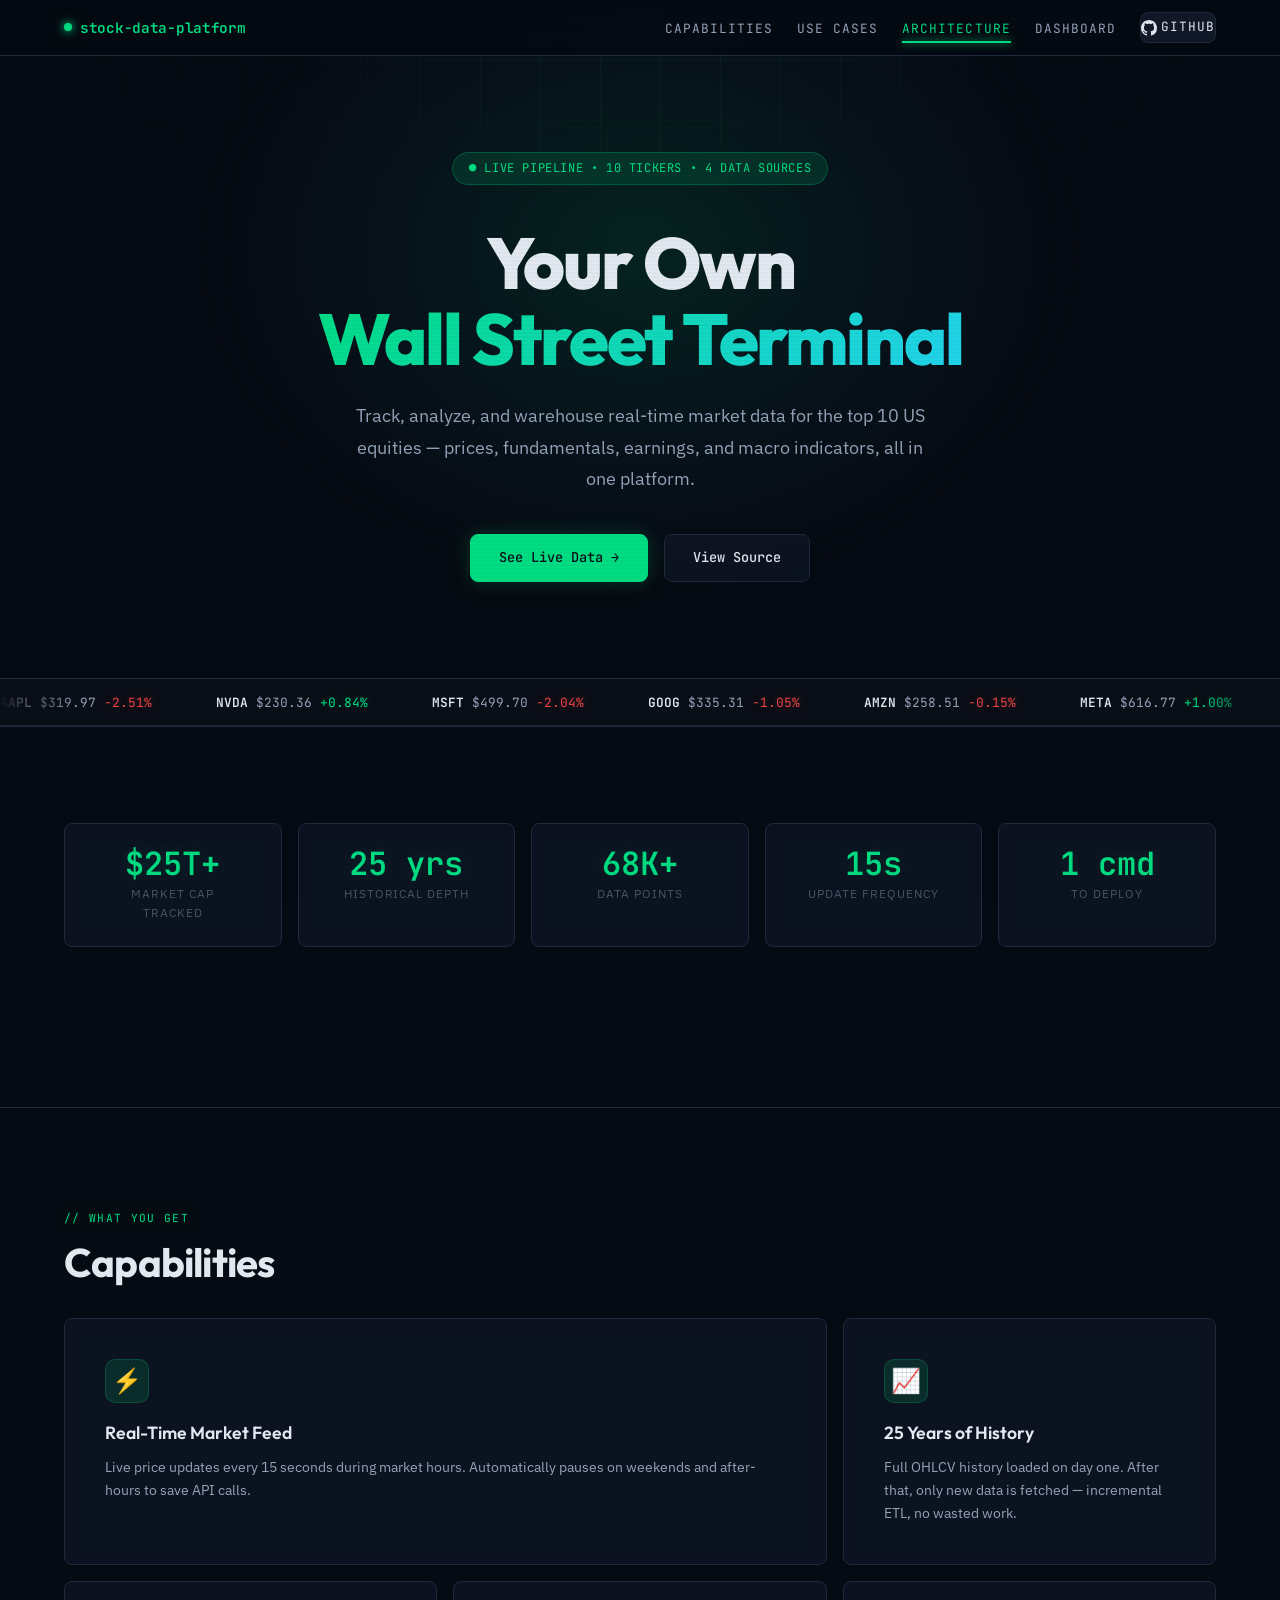
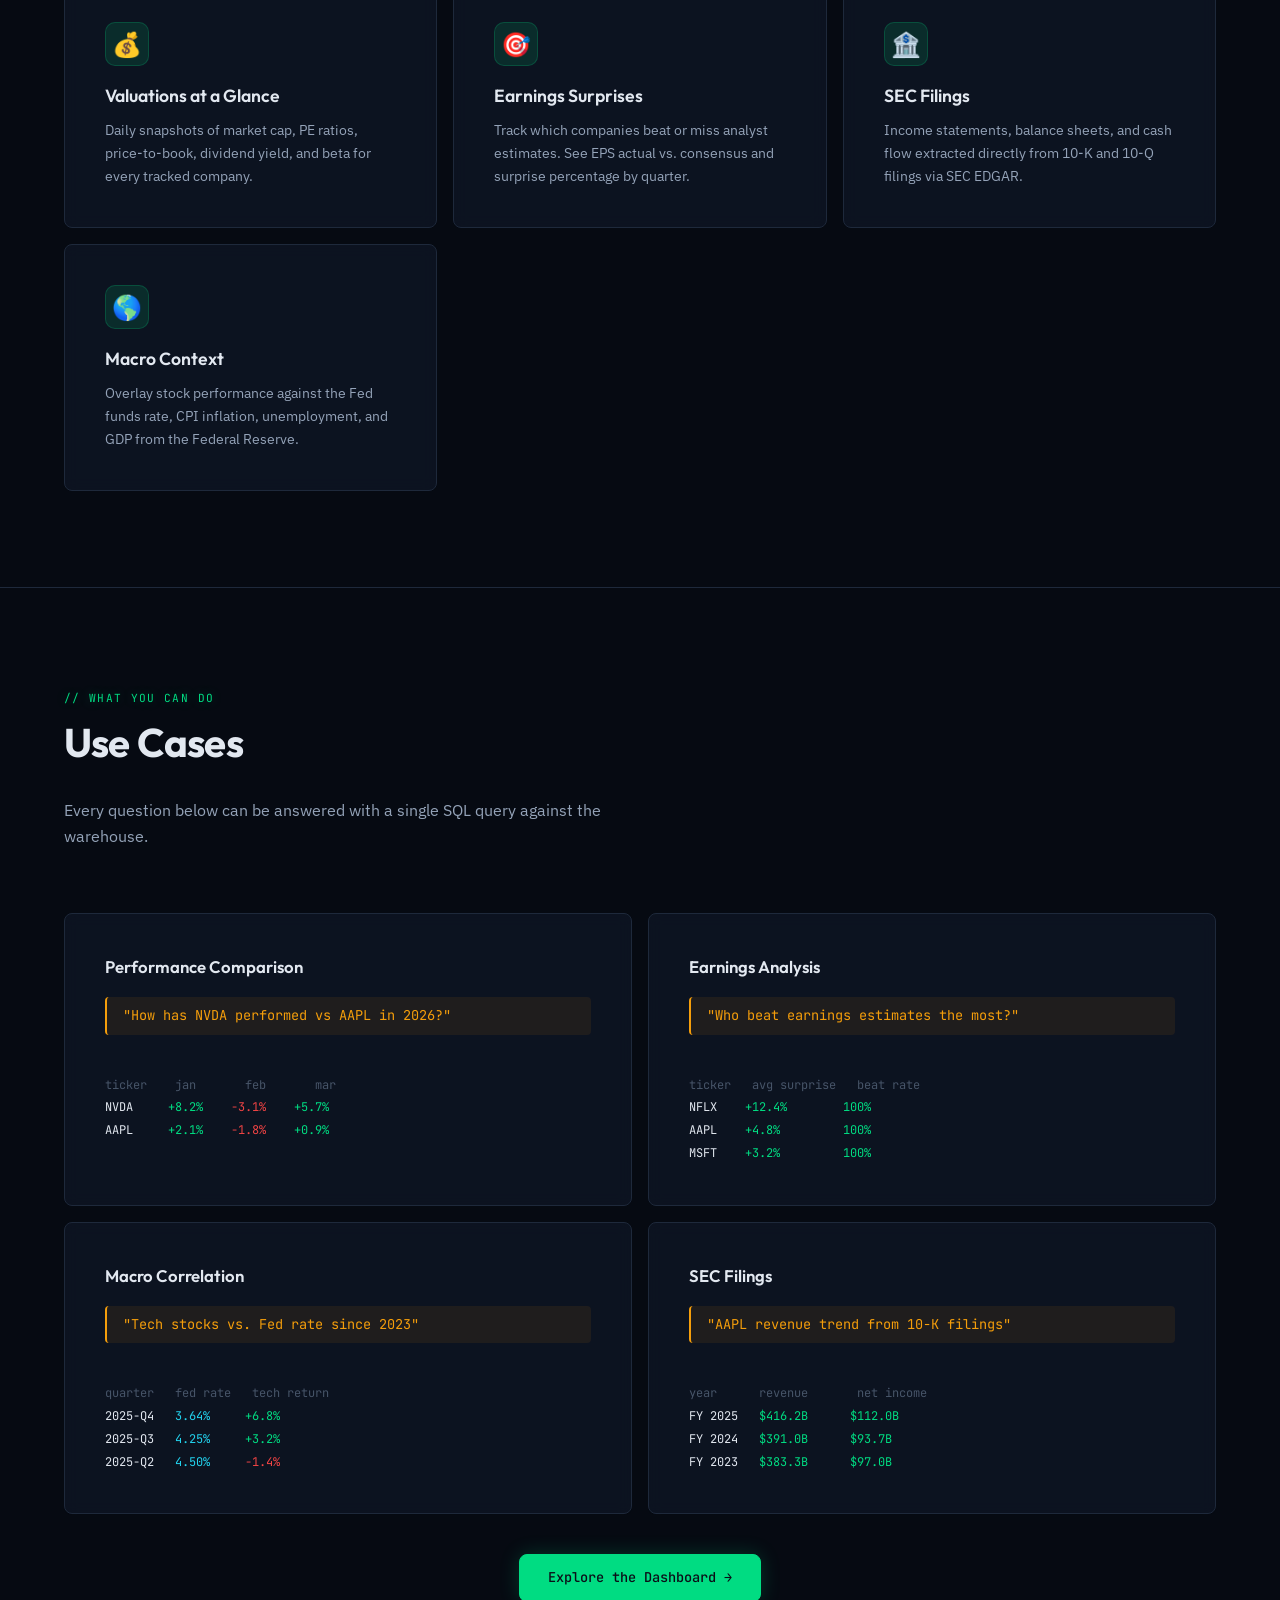
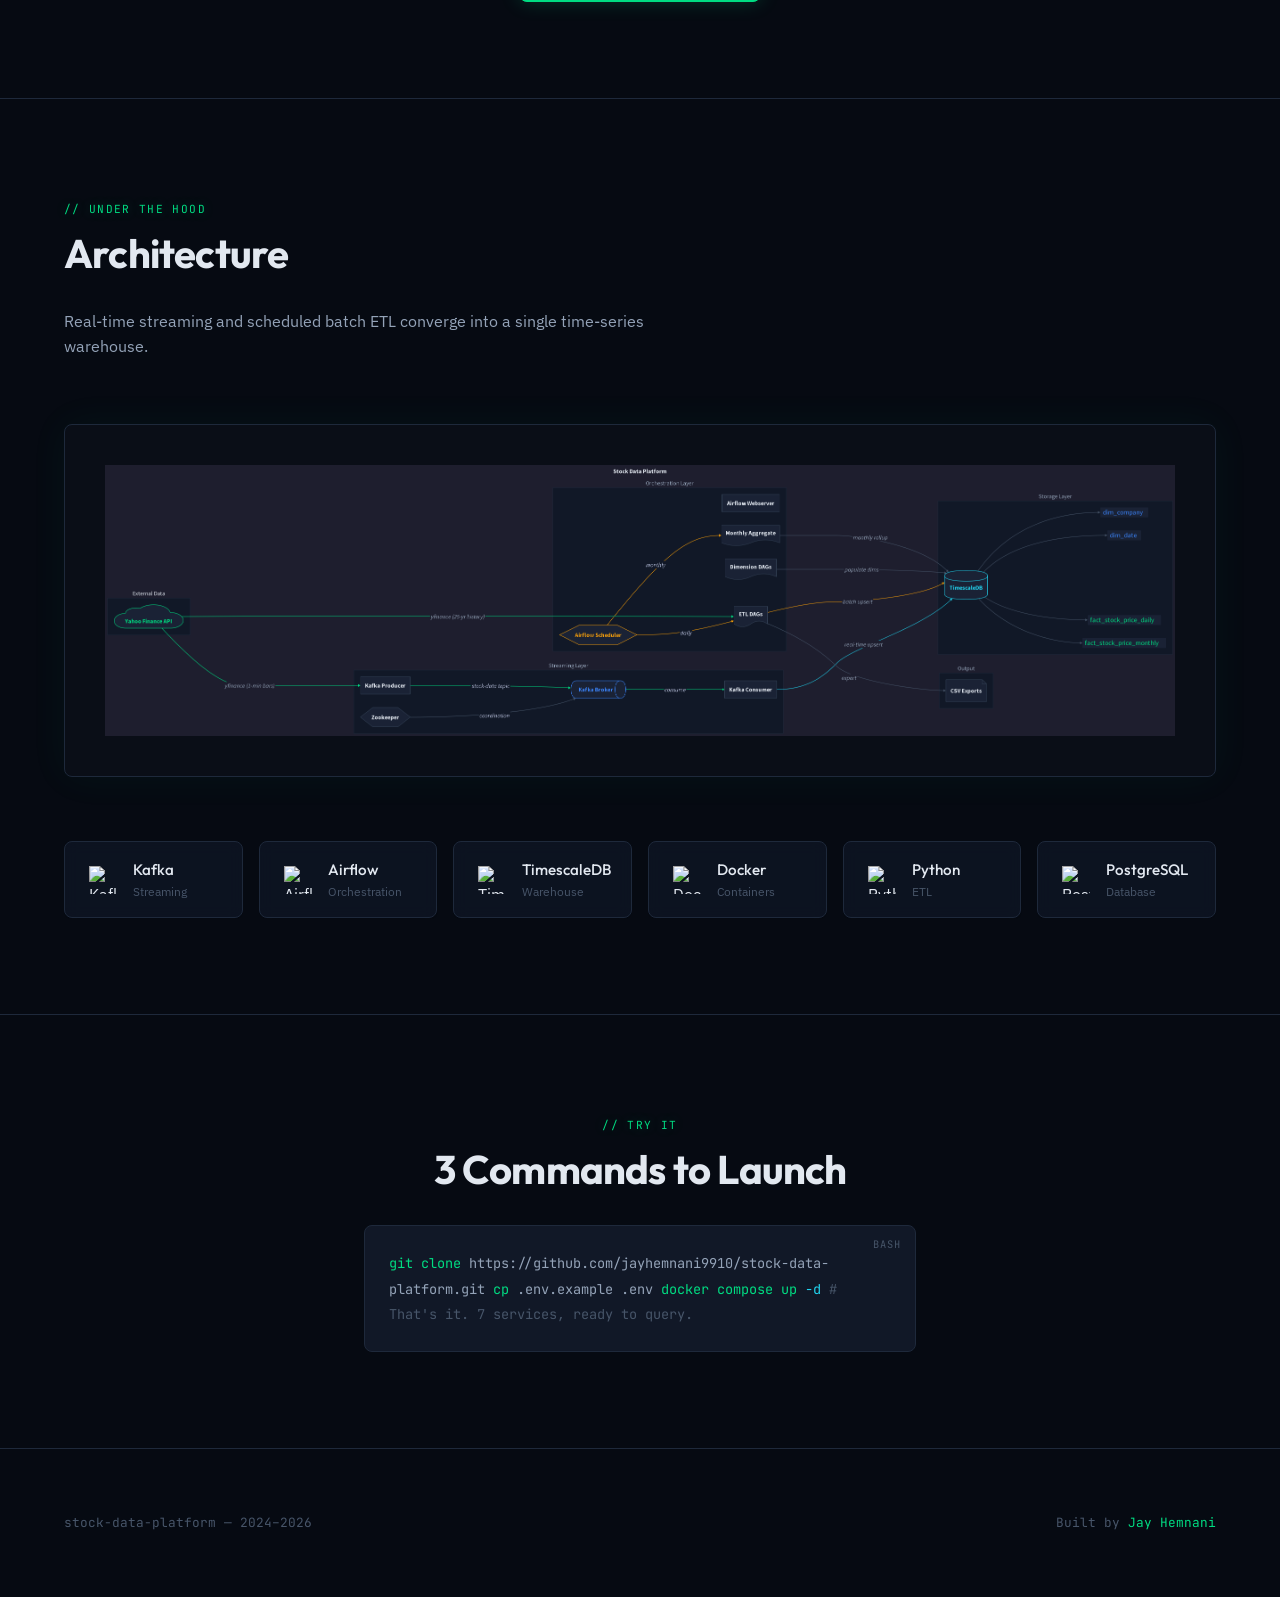
==== site/index.html @ e37a9a65 "Refresh warehouse exports through 2026-09-04 Reran the pipeline after the extract fix, which backfil" ====
<!DOCTYPE html>
<html lang="en">
<head>
  <meta charset="UTF-8">
  <meta name="viewport" content="width=device-width, initial-scale=1.0">
  <title>Stock Data Platform</title>
  <link rel="stylesheet" href="css/style.css">
  <link rel="icon" href="data:image/svg+xml,<svg xmlns='http://www.w3.org/2000/svg' viewBox='0 0 100 100'><text y='.9em' font-size='90'>📈</text></svg>">
</head>
<body>

<!-- NAV -->
<nav class="nav">
  <div class="container">
    <a href="index.html" class="nav-brand">
      <span class="dot"></span>
      stock-data-platform
    </a>
    <ul class="nav-links">
      <li><a href="#capabilities" class="active">Capabilities</a></li>
      <li><a href="#use-cases">Use Cases</a></li>
      <li><a href="#architecture">Architecture</a></li>
      <li><a href="dashboard.html">Dashboard</a></li>
      <li><a href="https://github.com/jayhemnani9910/stock-data-platform" class="nav-github" target="_blank">
        <svg width="16" height="16" viewBox="0 0 16 16" fill="currentColor"><path d="M8 0C3.58 0 0 3.58 0 8c0 3.54 2.29 6.53 5.47 7.59.4.07.55-.17.55-.38 0-.19-.01-.82-.01-1.49-2.01.37-2.53-.49-2.69-.94-.09-.23-.48-.94-.82-1.13-.28-.15-.68-.52-.01-.53.63-.01 1.08.58 1.23.82.72 1.21 1.87.87 2.33.66.07-.52.28-.87.51-1.07-1.78-.2-3.64-.89-3.64-3.95 0-.87.31-1.59.82-2.15-.08-.2-.36-1.02.08-2.12 0 0 .67-.21 2.2.82.64-.18 1.32-.27 2-.27.68 0 1.36.09 2 .27 1.53-1.04 2.2-.82 2.2-.82.44 1.1.16 1.92.08 2.12.51.56.82 1.27.82 2.15 0 3.07-1.87 3.75-3.65 3.95.29.25.54.73.54 1.48 0 1.07-.01 1.93-.01 2.2 0 .21.15.46.55.38A8.013 8.013 0 0016 8c0-4.42-3.58-8-8-8z"/></svg>
        GitHub
      </a></li>
    </ul>
  </div>
</nav>

<!-- HERO -->
<section class="hero">
  <div class="hero-grid"></div>
  <div class="container hero-content">
    <div class="hero-badge">
      <span>&#9679;</span> Live Pipeline &bull; 10 Tickers &bull; 4 Data Sources
    </div>
    <h1>
      Your Own<br>
      <span class="accent">Wall Street Terminal</span>
    </h1>
    <p class="hero-sub">
      Track, analyze, and warehouse real-time market data for the top 10 US equities &mdash;
      prices, fundamentals, earnings, and macro indicators, all in one platform.
    </p>
    <div class="hero-actions">
      <a href="dashboard.html" class="btn btn-primary">See Live Data &rarr;</a>
      <a href="https://github.com/jayhemnani9910/stock-data-platform" class="btn" target="_blank">View Source</a>
    </div>
  </div>
</section>

<!-- TICKER TAPE -->
<div class="ticker-tape">
  <div class="ticker-track">
    <span class="ticker-item"><span class="symbol">AAPL</span> <span class="price">$319.97</span> <span class="down">-2.51%</span></span>
    <span class="ticker-item"><span class="symbol">NVDA</span> <span class="price">$230.36</span> <span class="up">+0.84%</span></span>
    <span class="ticker-item"><span class="symbol">MSFT</span> <span class="price">$499.70</span> <span class="down">-2.04%</span></span>
    <span class="ticker-item"><span class="symbol">GOOG</span> <span class="price">$335.31</span> <span class="down">-1.05%</span></span>
    <span class="ticker-item"><span class="symbol">AMZN</span> <span class="price">$258.51</span> <span class="down">-0.15%</span></span>
    <span class="ticker-item"><span class="symbol">META</span> <span class="price">$616.77</span> <span class="up">+1.00%</span></span>
    <span class="ticker-item"><span class="symbol">TSLA</span> <span class="price">$354.08</span> <span class="down">-5.92%</span></span>
    <span class="ticker-item"><span class="symbol">JPM</span> <span class="price">$358.64</span> <span class="down">-0.94%</span></span>
    <span class="ticker-item"><span class="symbol">NFLX</span> <span class="price">$78.25</span> <span class="down">-5.35%</span></span>
    <span class="ticker-item"><span class="symbol">DIS</span> <span class="price">$105.31</span> <span class="down">-1.73%</span></span>
    <span class="ticker-item"><span class="symbol">AAPL</span> <span class="price">$319.97</span> <span class="down">-2.51%</span></span>
    <span class="ticker-item"><span class="symbol">NVDA</span> <span class="price">$230.36</span> <span class="up">+0.84%</span></span>
    <span class="ticker-item"><span class="symbol">MSFT</span> <span class="price">$499.70</span> <span class="down">-2.04%</span></span>
    <span class="ticker-item"><span class="symbol">GOOG</span> <span class="price">$335.31</span> <span class="down">-1.05%</span></span>
    <span class="ticker-item"><span class="symbol">AMZN</span> <span class="price">$258.51</span> <span class="down">-0.15%</span></span>
    <span class="ticker-item"><span class="symbol">META</span> <span class="price">$616.77</span> <span class="up">+1.00%</span></span>
    <span class="ticker-item"><span class="symbol">TSLA</span> <span class="price">$354.08</span> <span class="down">-5.92%</span></span>
    <span class="ticker-item"><span class="symbol">JPM</span> <span class="price">$358.64</span> <span class="down">-0.94%</span></span>
    <span class="ticker-item"><span class="symbol">NFLX</span> <span class="price">$78.25</span> <span class="down">-5.35%</span></span>
    <span class="ticker-item"><span class="symbol">DIS</span> <span class="price">$105.31</span> <span class="down">-1.73%</span></span>
  </div>
</div>

<!-- IMPACT STATS -->
<section class="section" id="stats">
  <div class="container">
    <div class="stats-row">
      <div class="stat-card">
        <div class="stat-value">$25T+</div>
        <div class="stat-label">Market Cap Tracked</div>
      </div>
      <div class="stat-card">
        <div class="stat-value">25 yrs</div>
        <div class="stat-label">Historical Depth</div>
      </div>
      <div class="stat-card">
        <div class="stat-value">68K+</div>
        <div class="stat-label">Data Points</div>
      </div>
      <div class="stat-card">
        <div class="stat-value">15s</div>
        <div class="stat-label">Update Frequency</div>
      </div>
      <div class="stat-card">
        <div class="stat-value">1 cmd</div>
        <div class="stat-label">To Deploy</div>
      </div>
    </div>
  </div>
</section>

<!-- CAPABILITIES -->
<section class="section" id="capabilities">
  <div class="container">
    <span class="section-label">// What You Get</span>
    <h2 class="section-title">Capabilities</h2>

    <div class="features-grid">
      <div class="feature-card fade-in">
        <div class="feature-icon">&#9889;</div>
        <h3>Real-Time Market Feed</h3>
        <p>Live price updates every 15 seconds during market hours. Automatically pauses on weekends and after-hours to save API calls.</p>
      </div>
      <div class="feature-card fade-in">
        <div class="feature-icon">&#128200;</div>
        <h3>25 Years of History</h3>
        <p>Full OHLCV history loaded on day one. After that, only new data is fetched &mdash; incremental ETL, no wasted work.</p>
      </div>
      <div class="feature-card fade-in">
        <div class="feature-icon">&#128176;</div>
        <h3>Valuations at a Glance</h3>
        <p>Daily snapshots of market cap, PE ratios, price-to-book, dividend yield, and beta for every tracked company.</p>
      </div>
      <div class="feature-card fade-in">
        <div class="feature-icon">&#127919;</div>
        <h3>Earnings Surprises</h3>
        <p>Track which companies beat or miss analyst estimates. See EPS actual vs. consensus and surprise percentage by quarter.</p>
      </div>
      <div class="feature-card fade-in">
        <div class="feature-icon">&#127974;</div>
        <h3>SEC Filings</h3>
        <p>Income statements, balance sheets, and cash flow extracted directly from 10-K and 10-Q filings via SEC EDGAR.</p>
      </div>
      <div class="feature-card fade-in">
        <div class="feature-icon">&#127758;</div>
        <h3>Macro Context</h3>
        <p>Overlay stock performance against the Fed funds rate, CPI inflation, unemployment, and GDP from the Federal Reserve.</p>
      </div>
    </div>
  </div>
</section>

<!-- USE CASES -->
<section class="section" id="use-cases">
  <div class="container">
    <span class="section-label">// What You Can Do</span>
    <h2 class="section-title">Use Cases</h2>
    <p class="section-desc">Every question below can be answered with a single SQL query against the warehouse.</p>

    <div class="use-case-grid">

      <div class="use-case-card fade-in">
        <h3 style="font-family: var(--font-display); font-size: 1.05rem; font-weight: 600; margin-bottom: var(--space-md);">Performance Comparison</h3>
        <div class="use-case-question">"How has NVDA performed vs AAPL in 2026?"</div>
        <div class="use-case-result">
<span class="header-row">ticker    jan       feb       mar</span>
<span class="data-row"><span>NVDA</span>     <span style="color:var(--green)">+8.2%</span>    <span style="color:var(--red)">-3.1%</span>    <span style="color:var(--green)">+5.7%</span></span>
<span class="data-row"><span>AAPL</span>     <span style="color:var(--green)">+2.1%</span>    <span style="color:var(--red)">-1.8%</span>    <span style="color:var(--green)">+0.9%</span></span></div>
      </div>

      <div class="use-case-card fade-in">
        <h3 style="font-family: var(--font-display); font-size: 1.05rem; font-weight: 600; margin-bottom: var(--space-md);">Earnings Analysis</h3>
        <div class="use-case-question">"Who beat earnings estimates the most?"</div>
        <div class="use-case-result">
<span class="header-row">ticker   avg surprise   beat rate</span>
<span class="data-row"><span>NFLX</span>    <span style="color:var(--green)">+12.4%</span>        <span style="color:var(--green)">100%</span></span>
<span class="data-row"><span>AAPL</span>    <span style="color:var(--green)">+4.8%</span>         <span style="color:var(--green)">100%</span></span>
<span class="data-row"><span>MSFT</span>    <span style="color:var(--green)">+3.2%</span>         <span style="color:var(--green)">100%</span></span></div>
      </div>

      <div class="use-case-card fade-in">
        <h3 style="font-family: var(--font-display); font-size: 1.05rem; font-weight: 600; margin-bottom: var(--space-md);">Macro Correlation</h3>
        <div class="use-case-question">"Tech stocks vs. Fed rate since 2023"</div>
        <div class="use-case-result">
<span class="header-row">quarter   fed rate   tech return</span>
<span class="data-row"><span>2025-Q4</span>   <span style="color:var(--cyan)">3.64%</span>     <span style="color:var(--green)">+6.8%</span></span>
<span class="data-row"><span>2025-Q3</span>   <span style="color:var(--cyan)">4.25%</span>     <span style="color:var(--green)">+3.2%</span></span>
<span class="data-row"><span>2025-Q2</span>   <span style="color:var(--cyan)">4.50%</span>     <span style="color:var(--red)">-1.4%</span></span></div>
      </div>

      <div class="use-case-card fade-in">
        <h3 style="font-family: var(--font-display); font-size: 1.05rem; font-weight: 600; margin-bottom: var(--space-md);">SEC Filings</h3>
        <div class="use-case-question">"AAPL revenue trend from 10-K filings"</div>
        <div class="use-case-result">
<span class="header-row">year      revenue       net income</span>
<span class="data-row"><span>FY 2025</span>   <span style="color:var(--green)">$416.2B</span>      <span style="color:var(--green)">$112.0B</span></span>
<span class="data-row"><span>FY 2024</span>   <span style="color:var(--green)">$391.0B</span>      <span style="color:var(--green)">$93.7B</span></span>
<span class="data-row"><span>FY 2023</span>   <span style="color:var(--green)">$383.3B</span>      <span style="color:var(--green)">$97.0B</span></span></div>
      </div>

    </div>

    <div style="text-align: center; margin-top: var(--space-xl);">
      <a href="dashboard.html" class="btn btn-primary">Explore the Dashboard &rarr;</a>
    </div>
  </div>
</section>

<!-- ARCHITECTURE (simplified) -->
<section class="section" id="architecture">
  <div class="container">
    <span class="section-label">// Under the Hood</span>
    <h2 class="section-title">Architecture</h2>
    <p class="section-desc">Real-time streaming and scheduled batch ETL converge into a single time-series warehouse.</p>

    <div class="diagram-frame fade-in">
      <img src="img/architecture.png" alt="Architecture Diagram" loading="lazy">
    </div>

    <!-- Tech stack inline -->
    <div class="tech-grid fade-in" style="margin-top: var(--space-2xl);">
      <div class="tech-item">
        <img src="https://cdn.simpleicons.org/apachekafka/white" alt="Kafka">
        <div><div class="tech-name">Kafka</div><div class="tech-role">Streaming</div></div>
      </div>
      <div class="tech-item">
        <img src="https://cdn.simpleicons.org/apacheairflow/white" alt="Airflow">
        <div><div class="tech-name">Airflow</div><div class="tech-role">Orchestration</div></div>
      </div>
      <div class="tech-item">
        <img src="https://cdn.simpleicons.org/timescale/FDB515" alt="TimescaleDB">
        <div><div class="tech-name">TimescaleDB</div><div class="tech-role">Warehouse</div></div>
      </div>
      <div class="tech-item">
        <img src="https://cdn.simpleicons.org/docker/2496ED" alt="Docker">
        <div><div class="tech-name">Docker</div><div class="tech-role">Containers</div></div>
      </div>
      <div class="tech-item">
        <img src="https://cdn.simpleicons.org/python/3776AB" alt="Python">
        <div><div class="tech-name">Python</div><div class="tech-role">ETL</div></div>
      </div>
      <div class="tech-item">
        <img src="https://cdn.simpleicons.org/postgresql/white" alt="PostgreSQL">
        <div><div class="tech-name">PostgreSQL</div><div class="tech-role">Database</div></div>
      </div>
    </div>
  </div>
</section>

<!-- GET STARTED (minimal) -->
<section class="section" id="quickstart">
  <div class="container" style="text-align: center; max-width: 600px;">
    <span class="section-label">// Try It</span>
    <h2 class="section-title">3 Commands to Launch</h2>
    <div class="code-block fade-in" data-lang="bash" style="text-align: left;">
      <code>
<span class="cmd">git clone</span> https://github.com/jayhemnani9910/stock-data-platform.git
<span class="cmd">cp</span> .env.example .env
<span class="cmd">docker compose up</span> <span class="flag">-d</span>   <span class="comment"># That's it. 7 services, ready to query.</span>
      </code>
    </div>
  </div>
</section>

<!-- FOOTER -->
<footer class="footer">
  <div class="container footer-content">
    <span>stock-data-platform &mdash; <span class="mono">2024&ndash;2026</span></span>
    <span>Built by <a href="https://github.com/jayhemnani9910" target="_blank">Jay Hemnani</a></span>
  </div>
</footer>

<script>
const observer = new IntersectionObserver((entries) => {
  entries.forEach(e => { if (e.isIntersecting) { e.target.classList.add('visible'); observer.unobserve(e.target); }});
}, { threshold: 0.1, rootMargin: '0px 0px -40px 0px' });
document.querySelectorAll('.fade-in').forEach(el => observer.observe(el));

const sections = document.querySelectorAll('.section[id]');
window.addEventListener('scroll', () => {
  const scrollY = window.scrollY + 100;
  sections.forEach(s => {
    const link = document.querySelector(`.nav-links a[href="#${s.id}"]`);
    if (link) {
      if (scrollY >= s.offsetTop && scrollY < s.offsetTop + s.offsetHeight) {
        document.querySelectorAll('.nav-links a').forEach(a => a.classList.remove('active'));
        link.classList.add('active');
      }
    }
  });
});
</script>

</body>
</html>
---- site/css/style.css ----
@import url('https://fonts.googleapis.com/css2?family=Outfit:wght@300;400;500;600;700;800&family=JetBrains+Mono:wght@300;400;500;600&family=IBM+Plex+Sans:wght@300;400;500;600&display=swap');

/* ═══════════════════════════════════════════
   BLOOMBERG TERMINAL++ DESIGN SYSTEM
   ═══════════════════════════════════════════ */

:root {
  --bg-deep: #060a12;
  --bg-primary: #0a0e17;
  --bg-surface: #111827;
  --bg-elevated: #1a2235;
  --bg-hover: #1e2a3f;
  --bg-glass: rgba(17, 24, 39, 0.7);

  --green: #00dc82;
  --green-dim: #00dc8220;
  --green-glow: 0 0 20px #00dc8233, 0 0 60px #00dc8211;
  --blue: #3b82f6;
  --blue-dim: #3b82f618;
  --red: #ef4444;
  --amber: #f59e0b;
  --cyan: #22d3ee;

  --text-primary: #e2e8f0;
  --text-secondary: #94a3b8;
  --text-muted: #475569;
  --text-inverse: #0a0e17;

  --border: #1e293b;
  --border-active: #334155;
  --border-glow: rgba(0, 220, 130, 0.3);

  --font-display: 'Outfit', sans-serif;
  --font-body: 'IBM Plex Sans', sans-serif;
  --font-mono: 'JetBrains Mono', monospace;

  --space-xs: 0.25rem;
  --space-sm: 0.5rem;
  --space-md: 1rem;
  --space-lg: 1.5rem;
  --space-xl: 2.5rem;
  --space-2xl: 4rem;
  --space-3xl: 6rem;

  --max-width: 1200px;
  --nav-height: 56px;
  --radius: 8px;
}

/* ═══ RESET ═══ */
*, *::before, *::after { box-sizing: border-box; margin: 0; padding: 0; }
html { scroll-behavior: smooth; -webkit-font-smoothing: antialiased; }

body {
  font-family: var(--font-body);
  background: var(--bg-deep);
  color: var(--text-primary);
  line-height: 1.6;
  overflow-x: hidden;
}

/* Scanline overlay */
body::after {
  content: '';
  position: fixed;
  inset: 0;
  background: repeating-linear-gradient(0deg, transparent, transparent 2px, rgba(0, 0, 0, 0.02) 2px, rgba(0, 0, 0, 0.02) 4px);
  pointer-events: none;
  z-index: 9999;
}

a { color: var(--green); text-decoration: none; transition: all 0.25s ease; }
a:hover { opacity: 0.85; }
img { max-width: 100%; display: block; }

.container { max-width: var(--max-width); margin: 0 auto; padding: 0 var(--space-lg); }
.mono { font-family: var(--font-mono); }
.text-green { color: var(--green); }
.text-blue { color: var(--blue); }
.text-red { color: var(--red); }
.text-muted { color: var(--text-muted); }
.text-secondary { color: var(--text-secondary); }

/* ═══ NAVIGATION ═══ */
.nav {
  position: fixed;
  top: 0;
  left: 0;
  right: 0;
  height: var(--nav-height);
  background: rgba(6, 10, 18, 0.85);
  border-bottom: 1px solid var(--border);
  display: flex;
  align-items: center;
  z-index: 100;
  backdrop-filter: blur(16px) saturate(1.2);
}

.nav .container { display: flex; align-items: center; justify-content: space-between; width: 100%; }

.nav-brand {
  font-family: var(--font-mono);
  font-weight: 600;
  font-size: 0.9rem;
  color: var(--green);
  letter-spacing: -0.02em;
  display: flex;
  align-items: center;
  gap: var(--space-sm);
}

.nav-brand .dot {
  width: 8px;
  height: 8px;
  background: var(--green);
  border-radius: 50%;
  box-shadow: 0 0 8px var(--green), 0 0 16px rgba(0, 220, 130, 0.3);
  animation: pulse-dot 2s ease-in-out infinite;
}

@keyframes pulse-dot {
  0%, 100% { box-shadow: 0 0 8px var(--green), 0 0 16px rgba(0, 220, 130, 0.3); }
  50% { box-shadow: 0 0 4px var(--green), 0 0 8px rgba(0, 220, 130, 0.15); }
}

.nav-links { display: flex; gap: var(--space-lg); list-style: none; align-items: center; }

.nav-links a {
  font-family: var(--font-mono);
  font-size: 0.8rem;
  color: var(--text-secondary);
  text-transform: uppercase;
  letter-spacing: 0.08em;
  padding: var(--space-xs) 0;
  position: relative;
}

.nav-links a::after {
  content: '';
  position: absolute;
  bottom: -2px;
  left: 0;
  width: 0;
  height: 2px;
  background: var(--green);
  box-shadow: 0 0 8px var(--green);
  transition: width 0.3s ease;
}

.nav-links a:hover { color: var(--text-primary); opacity: 1; }
.nav-links a:hover::after { width: 100%; }
.nav-links a.active { color: var(--green); }
.nav-links a.active::after { width: 100%; }

.nav-github {
  display: flex;
  align-items: center;
  gap: var(--space-xs);
  background: var(--bg-surface);
  border: 1px solid var(--border);
  padding: 6px 14px;
  border-radius: var(--radius);
  font-size: 0.8rem;
  color: var(--text-primary) !important;
  transition: all 0.25s ease;
}

.nav-github:hover {
  border-color: var(--green);
  background: var(--bg-elevated);
  box-shadow: 0 0 12px rgba(0, 220, 130, 0.15);
}

/* ═══ HERO ═══ */
.hero {
  padding: calc(var(--nav-height) + var(--space-3xl)) 0 var(--space-3xl);
  position: relative;
  overflow: hidden;
}

.hero::before {
  content: '';
  position: absolute;
  top: -100px;
  left: 50%;
  transform: translateX(-50%);
  width: 900px;
  height: 700px;
  background: radial-gradient(ellipse, rgba(0, 220, 130, 0.12) 0%, rgba(34, 211, 238, 0.04) 40%, transparent 70%);
  pointer-events: none;
  animation: heroGlow 8s ease-in-out infinite alternate;
}

@keyframes heroGlow {
  0% { opacity: 0.8; transform: translateX(-50%) scale(1); }
  100% { opacity: 1; transform: translateX(-50%) scale(1.1); }
}

.hero-grid {
  position: absolute;
  inset: 0;
  background-image:
    linear-gradient(rgba(0, 220, 130, 0.06) 1px, transparent 1px),
    linear-gradient(90deg, rgba(0, 220, 130, 0.06) 1px, transparent 1px);
  background-size: 60px 60px;
  mask-image: radial-gradient(ellipse 60% 50% at 50% 0%, black 20%, transparent 75%);
  animation: gridShift 20s linear infinite;
}

@keyframes gridShift {
  0% { background-position: 0 0; }
  100% { background-position: 60px 60px; }
}

.hero-content { position: relative; text-align: center; max-width: 800px; margin: 0 auto; }

.hero-badge {
  display: inline-flex;
  align-items: center;
  gap: var(--space-sm);
  font-family: var(--font-mono);
  font-size: 0.75rem;
  color: var(--green);
  background: var(--green-dim);
  border: 1px solid rgba(0, 220, 130, 0.25);
  padding: 6px 16px;
  border-radius: 20px;
  margin-bottom: var(--space-xl);
  letter-spacing: 0.05em;
  text-transform: uppercase;
  animation: fadeInUp 0.6s ease both;
  backdrop-filter: blur(8px);
}

.hero h1 {
  font-family: var(--font-display);
  font-size: clamp(2.5rem, 6vw, 4.5rem);
  font-weight: 800;
  line-height: 1.05;
  letter-spacing: -0.03em;
  margin-bottom: var(--space-lg);
  animation: fadeInUp 0.6s 0.1s ease both;
}

.hero h1 .accent {
  background: linear-gradient(135deg, var(--green), var(--cyan));
  -webkit-background-clip: text;
  -webkit-text-fill-color: transparent;
  background-clip: text;
}

.hero-sub {
  font-size: 1.15rem;
  color: var(--text-secondary);
  max-width: 580px;
  margin: 0 auto var(--space-xl);
  line-height: 1.7;
  animation: fadeInUp 0.6s 0.2s ease both;
}

.hero-actions {
  display: flex;
  gap: var(--space-md);
  justify-content: center;
  flex-wrap: wrap;
  animation: fadeInUp 0.6s 0.3s ease both;
}

.btn {
  font-family: var(--font-mono);
  font-size: 0.85rem;
  font-weight: 500;
  padding: 12px 28px;
  border: 1px solid var(--border);
  border-radius: var(--radius);
  background: var(--bg-glass);
  backdrop-filter: blur(8px);
  color: var(--text-primary);
  cursor: pointer;
  transition: all 0.25s ease;
  display: inline-flex;
  align-items: center;
  gap: var(--space-sm);
}

.btn:hover { border-color: var(--border-active); background: var(--bg-elevated); transform: translateY(-1px); box-shadow: 0 4px 12px rgba(0,0,0,0.3); }
.btn-primary { background: var(--green); color: var(--text-inverse); border-color: var(--green); box-shadow: 0 0 20px rgba(0, 220, 130, 0.2); }
.btn-primary:hover { background: #00c574; opacity: 1; box-shadow: 0 0 30px rgba(0, 220, 130, 0.35); transform: translateY(-2px); }

/* ═══ TICKER TAPE ═══ */
.ticker-tape {
  border-top: 1px solid var(--border);
  border-bottom: 1px solid var(--border);
  background: var(--bg-primary);
  padding: 10px 0;
  overflow: hidden;
  white-space: nowrap;
  position: relative;
}

.ticker-tape::before, .ticker-tape::after {
  content: '';
  position: absolute;
  top: 0;
  bottom: 0;
  width: 80px;
  z-index: 2;
  pointer-events: none;
}

.ticker-tape::before { left: 0; background: linear-gradient(90deg, var(--bg-primary), transparent); }
.ticker-tape::after { right: 0; background: linear-gradient(270deg, var(--bg-primary), transparent); }

.ticker-track { display: inline-flex; animation: scroll-tape 30s linear infinite; gap: var(--space-2xl); }

.ticker-item {
  font-family: var(--font-mono);
  font-size: 0.8rem;
  display: inline-flex;
  align-items: center;
  gap: var(--space-sm);
  font-feature-settings: 'tnum';
}

.ticker-item .symbol { color: var(--text-primary); font-weight: 600; }
.ticker-item .price { color: var(--text-secondary); }
.ticker-item .up { color: var(--green); text-shadow: 0 0 8px rgba(0, 220, 130, 0.3); }
.ticker-item .down { color: var(--red); text-shadow: 0 0 8px rgba(239, 68, 68, 0.3); }

@keyframes scroll-tape {
  0% { transform: translateX(0); }
  100% { transform: translateX(-50%); }
}

/* ═══ SECTIONS ═══ */
.section {
  padding: var(--space-3xl) 0;
  border-top: 1px solid var(--border);
}

.section-label {
  font-family: var(--font-mono);
  font-size: 0.7rem;
  color: var(--green);
  text-transform: uppercase;
  letter-spacing: 0.12em;
  margin-bottom: var(--space-sm);
  text-shadow: 0 0 12px rgba(0, 220, 130, 0.3);
}

.section-title {
  font-family: var(--font-display);
  font-size: clamp(1.8rem, 3.5vw, 2.5rem);
  font-weight: 700;
  letter-spacing: -0.02em;
  margin-bottom: var(--space-lg);
}

.section-desc {
  color: var(--text-secondary);
  max-width: 600px;
  margin-bottom: var(--space-2xl);
}

/* ═══ BENTO GRID — CAPABILITIES ═══ */
.features-grid {
  display: grid;
  grid-template-columns: repeat(3, 1fr);
  grid-template-rows: auto auto;
  gap: var(--space-md);
}

.feature-card {
  background: var(--bg-glass);
  backdrop-filter: blur(8px);
  padding: var(--space-xl);
  border-radius: var(--radius);
  position: relative;
  overflow: hidden;
  border: 1px solid var(--border);
  transition: all 0.35s ease;
}

/* Bento sizing — first row 2 wide cards, second row 3 */
.feature-card:nth-child(1) { grid-column: span 2; }
.feature-card:nth-child(2) { grid-column: span 1; }

/* Hover glow effect */
.feature-card::before {
  content: '';
  position: absolute;
  inset: 0;
  border-radius: var(--radius);
  padding: 1px;
  background: linear-gradient(135deg, transparent, transparent);
  -webkit-mask: linear-gradient(#fff 0 0) content-box, linear-gradient(#fff 0 0);
  -webkit-mask-composite: xor;
  mask-composite: exclude;
  transition: background 0.35s ease;
  pointer-events: none;
}

.feature-card:hover {
  transform: translateY(-4px);
  border-color: var(--border-glow);
  box-shadow: 0 8px 32px rgba(0, 0, 0, 0.4), 0 0 20px rgba(0, 220, 130, 0.08);
}

.feature-card:hover::before {
  background: linear-gradient(135deg, var(--green), var(--cyan), transparent, transparent);
}

/* Stock chart background pattern */
.feature-card::after {
  content: '';
  position: absolute;
  bottom: 0;
  right: 0;
  width: 120px;
  height: 60px;
  background: url("data:image/svg+xml,%3Csvg xmlns='http://www.w3.org/2000/svg' viewBox='0 0 120 60'%3E%3Cpolyline fill='none' stroke='%2300dc8215' stroke-width='1.5' points='0,45 15,42 30,38 45,40 60,30 75,25 90,28 105,18 120,15'/%3E%3C/svg%3E");
  background-repeat: no-repeat;
  background-position: bottom right;
  opacity: 0;
  transition: opacity 0.35s ease;
}

.feature-card:hover::after { opacity: 1; }

.feature-icon {
  font-size: 1.5rem;
  margin-bottom: var(--space-md);
  width: 44px;
  height: 44px;
  display: flex;
  align-items: center;
  justify-content: center;
  background: var(--green-dim);
  border: 1px solid rgba(0, 220, 130, 0.2);
  border-radius: 10px;
  transition: all 0.25s ease;
}

.feature-card:hover .feature-icon {
  box-shadow: 0 0 16px rgba(0, 220, 130, 0.25);
  border-color: rgba(0, 220, 130, 0.4);
}

.feature-card h3 {
  font-family: var(--font-display);
  font-size: 1.1rem;
  font-weight: 600;
  margin-bottom: var(--space-sm);
}

.feature-card p {
  font-size: 0.9rem;
  color: var(--text-secondary);
  line-height: 1.6;
}

/* ═══ ARCHITECTURE DIAGRAM ═══ */
.diagram-frame {
  border: 1px solid var(--border);
  border-radius: var(--radius);
  background: var(--bg-primary);
  padding: var(--space-xl);
  position: relative;
  overflow: hidden;
  box-shadow: 0 0 40px rgba(0, 220, 130, 0.05);
}

.diagram-frame img,
.diagram-frame object {
  width: 100%;
  object-fit: contain;
}

/* ═══ USE CASES ═══ */
.use-case-grid {
  display: grid;
  grid-template-columns: repeat(2, 1fr);
  gap: var(--space-md);
}

.use-case-card {
  background: var(--bg-glass);
  backdrop-filter: blur(8px);
  border: 1px solid var(--border);
  border-radius: var(--radius);
  padding: var(--space-xl);
  position: relative;
  overflow: hidden;
  transition: all 0.35s ease;
}

.use-case-card::before {
  content: '';
  position: absolute;
  top: 0;
  left: 0;
  width: 3px;
  height: 100%;
  background: linear-gradient(180deg, var(--green), var(--cyan));
  border-radius: 3px 0 0 3px;
  opacity: 0;
  transition: opacity 0.3s ease;
}

.use-case-card:hover {
  transform: translateY(-3px);
  border-color: var(--border-glow);
  box-shadow: 0 8px 24px rgba(0, 0, 0, 0.4);
}

.use-case-card:hover::before { opacity: 1; }

.use-case-question {
  font-family: var(--font-mono);
  font-size: 0.85rem;
  color: var(--amber);
  margin-bottom: var(--space-md);
  padding: var(--space-sm) var(--space-md);
  background: rgba(245, 158, 11, 0.08);
  border-radius: 4px;
  border-left: 2px solid var(--amber);
}

.use-case-result {
  font-family: var(--font-mono);
  font-size: 0.75rem;
  line-height: 1.9;
  color: var(--text-secondary);
  white-space: pre-wrap;
  word-break: break-word;
}

.use-case-result .header-row { color: var(--text-muted); }
.use-case-result .data-row span { color: var(--text-primary); }

/* ═══ TECH STACK ═══ */
.tech-grid {
  display: grid;
  grid-template-columns: repeat(auto-fill, minmax(170px, 1fr));
  gap: var(--space-md);
}

.tech-item {
  display: flex;
  align-items: center;
  gap: var(--space-md);
  padding: var(--space-md) var(--space-lg);
  border: 1px solid var(--border);
  border-radius: var(--radius);
  background: var(--bg-glass);
  backdrop-filter: blur(8px);
  transition: all 0.25s ease;
}

.tech-item:hover {
  border-color: var(--border-active);
  transform: translateY(-2px);
  box-shadow: 0 4px 16px rgba(0, 0, 0, 0.3);
}

.tech-item img { width: 28px; height: 28px; object-fit: contain; }
.tech-item .tech-name { font-family: var(--font-display); font-weight: 500; font-size: 0.95rem; }
.tech-item .tech-role { font-size: 0.75rem; color: var(--text-muted); }

/* ═══ CODE BLOCK ═══ */
.code-block {
  background: var(--bg-surface);
  border: 1px solid var(--border);
  border-radius: var(--radius);
  padding: var(--space-lg);
  overflow-x: auto;
  position: relative;
}

.code-block::before {
  content: attr(data-lang);
  position: absolute;
  top: 10px;
  right: 14px;
  font-family: var(--font-mono);
  font-size: 0.65rem;
  color: var(--text-muted);
  text-transform: uppercase;
  letter-spacing: 0.1em;
}

.code-block code {
  font-family: var(--font-mono);
  font-size: 0.85rem;
  line-height: 1.7;
  color: var(--text-secondary);
}

.code-block .cmd { color: var(--green); }
.code-block .comment { color: var(--text-muted); }
.code-block .flag { color: var(--cyan); }

/* ═══ STATS ROW ═══ */
.stats-row {
  display: grid;
  grid-template-columns: repeat(auto-fit, minmax(150px, 1fr));
  gap: var(--space-md);
  margin-bottom: var(--space-2xl);
}

.stat-card {
  background: var(--bg-glass);
  backdrop-filter: blur(8px);
  border: 1px solid var(--border);
  border-radius: var(--radius);
  padding: var(--space-lg) var(--space-xl);
  text-align: center;
  transition: all 0.25s ease;
}

.stat-card:hover {
  border-color: var(--border-glow);
  transform: translateY(-2px);
  box-shadow: 0 4px 20px rgba(0, 0, 0, 0.3), 0 0 12px rgba(0, 220, 130, 0.06);
}

.stat-value {
  font-family: var(--font-mono);
  font-size: 2rem;
  font-weight: 600;
  color: var(--green);
  line-height: 1;
  margin-bottom: var(--space-xs);
  font-feature-settings: 'tnum';
  text-shadow: 0 0 20px rgba(0, 220, 130, 0.2);
}

.stat-label {
  font-size: 0.75rem;
  color: var(--text-muted);
  text-transform: uppercase;
  letter-spacing: 0.08em;
}

/* ═══ FOOTER ═══ */
.footer {
  border-top: 1px solid var(--border);
  padding: var(--space-2xl) 0;
  text-align: center;
}

.footer-content {
  font-family: var(--font-mono);
  font-size: 0.8rem;
  color: var(--text-muted);
  display: flex;
  justify-content: space-between;
  align-items: center;
}

/* ═══ DASHBOARD ═══ */
.dashboard-grid {
  display: grid;
  grid-template-columns: repeat(auto-fit, minmax(320px, 1fr));
  gap: var(--space-md);
}

.card {
  background: var(--bg-glass);
  backdrop-filter: blur(8px);
  border: 1px solid var(--border);
  border-radius: var(--radius);
  padding: var(--space-lg);
  transition: all 0.25s ease;
}

.card:hover {
  border-color: var(--border-active);
  box-shadow: 0 4px 20px rgba(0, 0, 0, 0.3);
}

.card-header {
  display: flex;
  justify-content: space-between;
  align-items: center;
  margin-bottom: var(--space-md);
  padding-bottom: var(--space-sm);
  border-bottom: 1px solid var(--border);
}

.card-title {
  font-family: var(--font-mono);
  font-size: 0.75rem;
  text-transform: uppercase;
  letter-spacing: 0.1em;
  color: var(--text-muted);
}

.card-badge {
  font-family: var(--font-mono);
  font-size: 0.65rem;
  padding: 3px 10px;
  background: var(--green-dim);
  color: var(--green);
  border-radius: 4px;
  border: 1px solid rgba(0, 220, 130, 0.15);
}

.card-full { grid-column: 1 / -1; }

.data-table { width: 100%; border-collapse: collapse; font-size: 0.85rem; }

.data-table th {
  font-family: var(--font-mono);
  font-size: 0.7rem;
  text-transform: uppercase;
  letter-spacing: 0.08em;
  color: var(--text-muted);
  text-align: left;
  padding: var(--space-sm);
  border-bottom: 1px solid var(--border);
}

.data-table td {
  padding: var(--space-sm);
  border-bottom: 1px solid rgba(30, 41, 59, 0.4);
  font-family: var(--font-mono);
  font-size: 0.8rem;
  font-feature-settings: 'tnum';
}

.data-table tr { transition: background 0.15s ease; }
.data-table tr:hover { background: rgba(0, 220, 130, 0.03); }
.data-table .ticker-cell { font-weight: 600; color: var(--text-primary); }
.data-table .positive { color: var(--green); }
.data-table .negative { color: var(--red); }

.chart-container { position: relative; height: 280px; }

/* ═══ ANIMATIONS ═══ */
@keyframes fadeInUp {
  from { opacity: 0; transform: translateY(20px); }
  to { opacity: 1; transform: translateY(0); }
}

.fade-in {
  opacity: 0;
  transform: translateY(20px);
  transition: opacity 0.6s ease, transform 0.6s ease;
}

.fade-in.visible {
  opacity: 1;
  transform: translateY(0);
}

/* Stagger children */
.fade-in:nth-child(1) { transition-delay: 0s; }
.fade-in:nth-child(2) { transition-delay: 0.08s; }
.fade-in:nth-child(3) { transition-delay: 0.16s; }
.fade-in:nth-child(4) { transition-delay: 0.24s; }
.fade-in:nth-child(5) { transition-delay: 0.32s; }
.fade-in:nth-child(6) { transition-delay: 0.4s; }

/* ═══ RESPONSIVE ═══ */
@media (max-width: 768px) {
  .nav-links { display: none; }
  .hero { padding-top: calc(var(--nav-height) + var(--space-2xl)); }
  .hero h1 { font-size: 2.2rem; }
  .stats-row { grid-template-columns: repeat(2, 1fr); }
  .features-grid { grid-template-columns: 1fr; }
  .features-grid .feature-card:nth-child(1) { grid-column: span 1; }
  .use-case-grid { grid-template-columns: 1fr; }
  .footer-content { flex-direction: column; gap: var(--space-md); }
  .dashboard-grid { grid-template-columns: 1fr; }
}
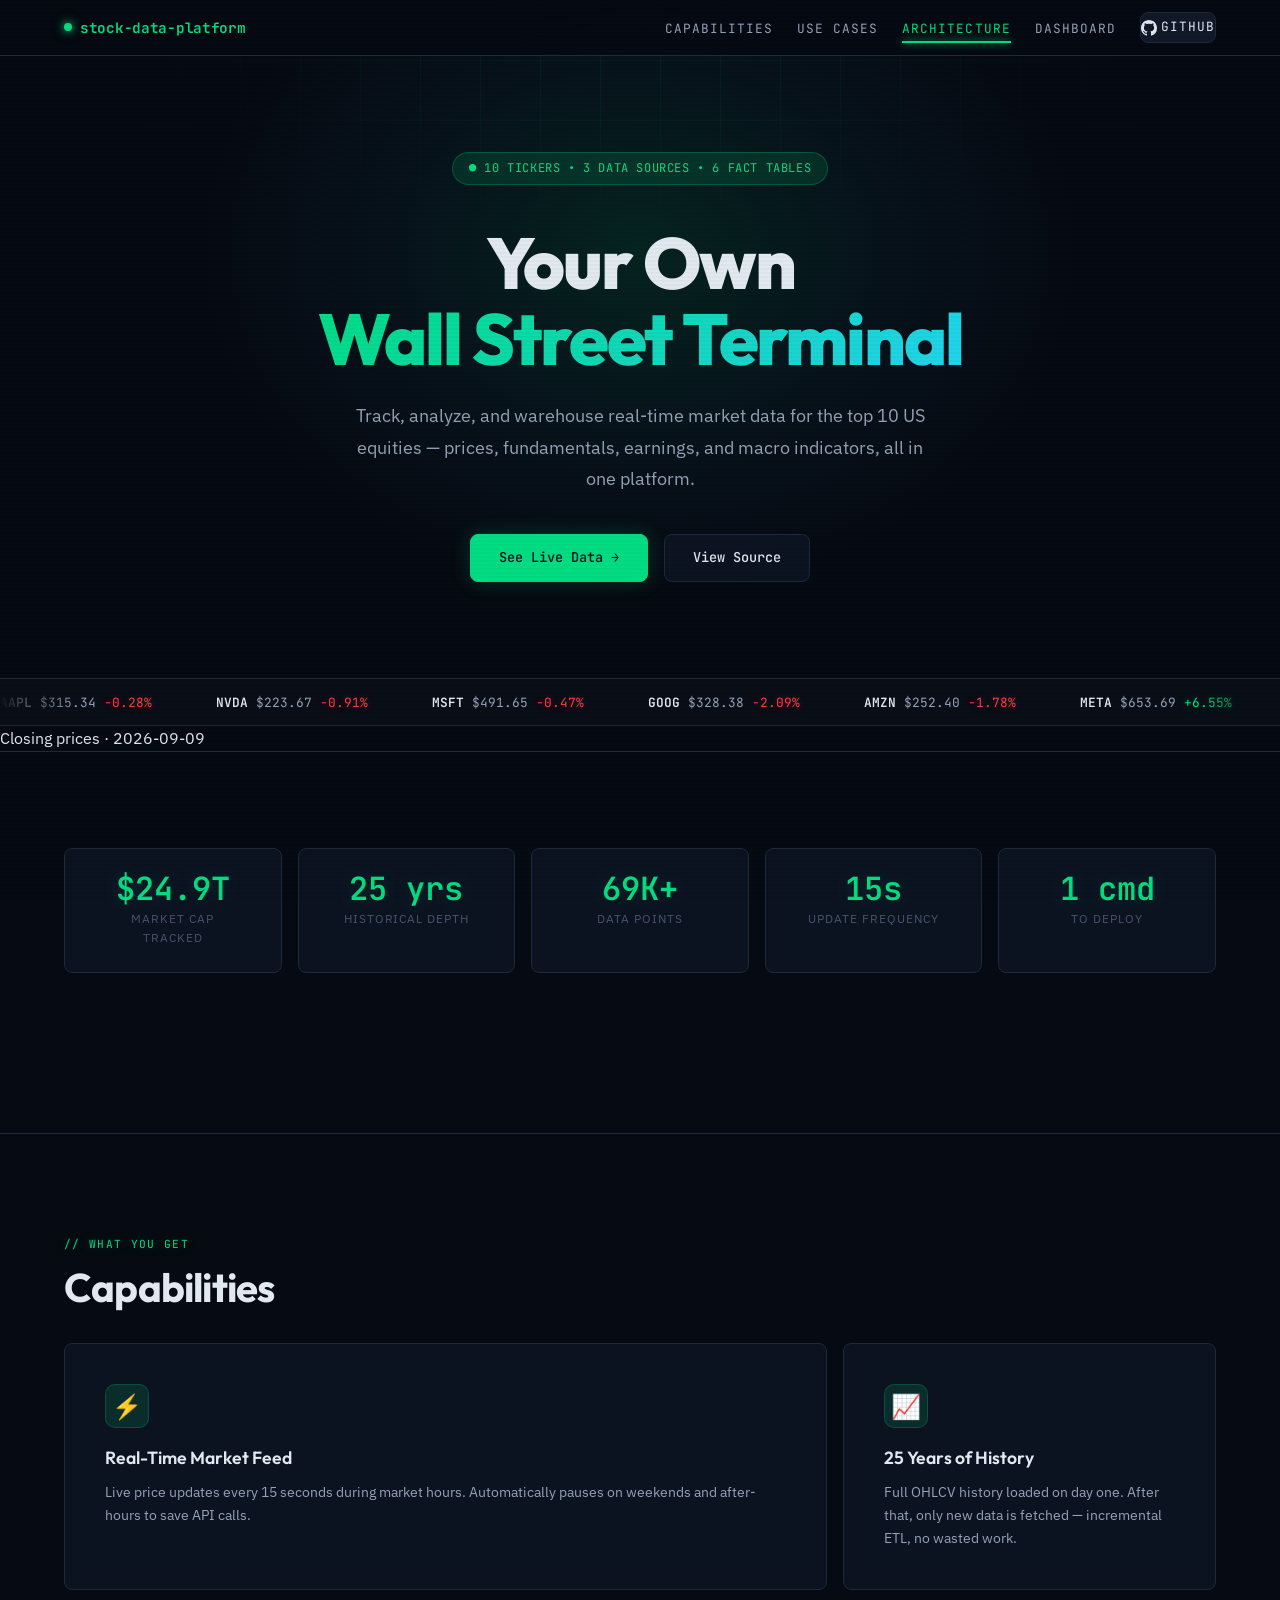
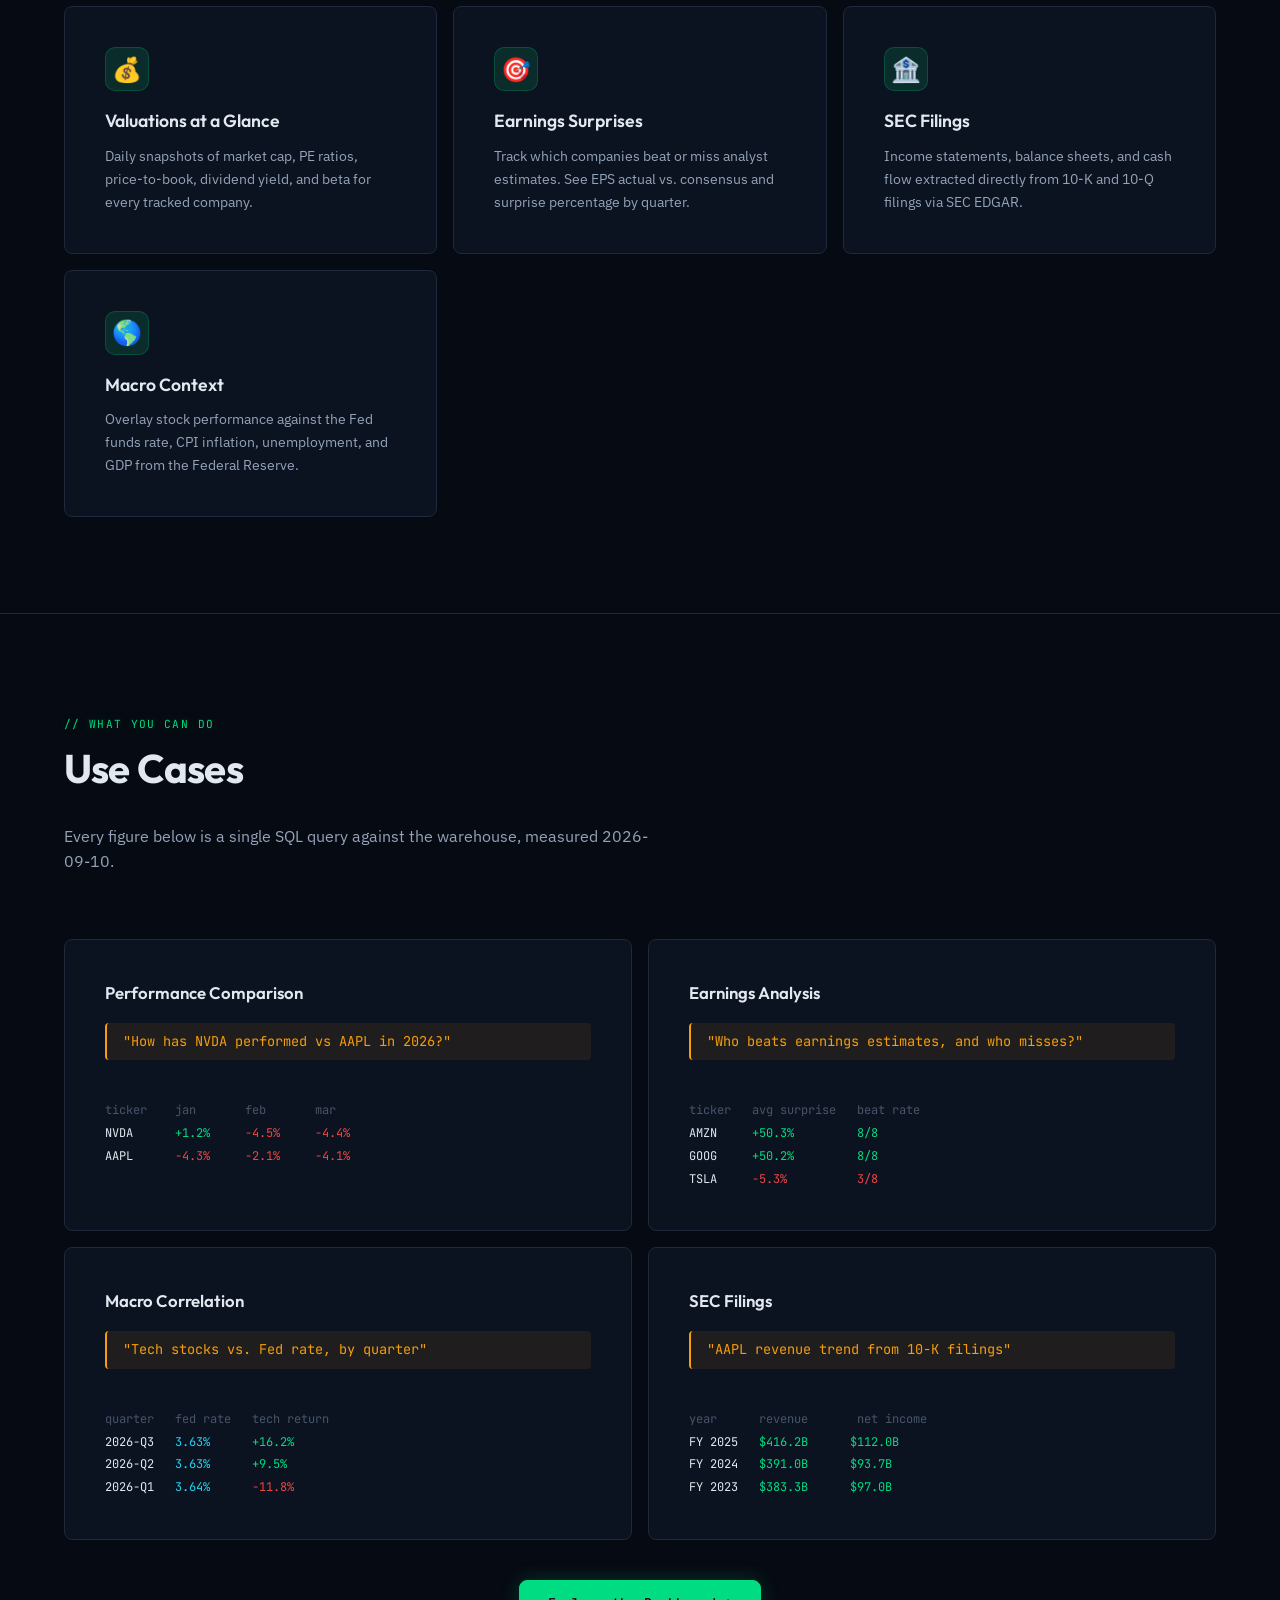
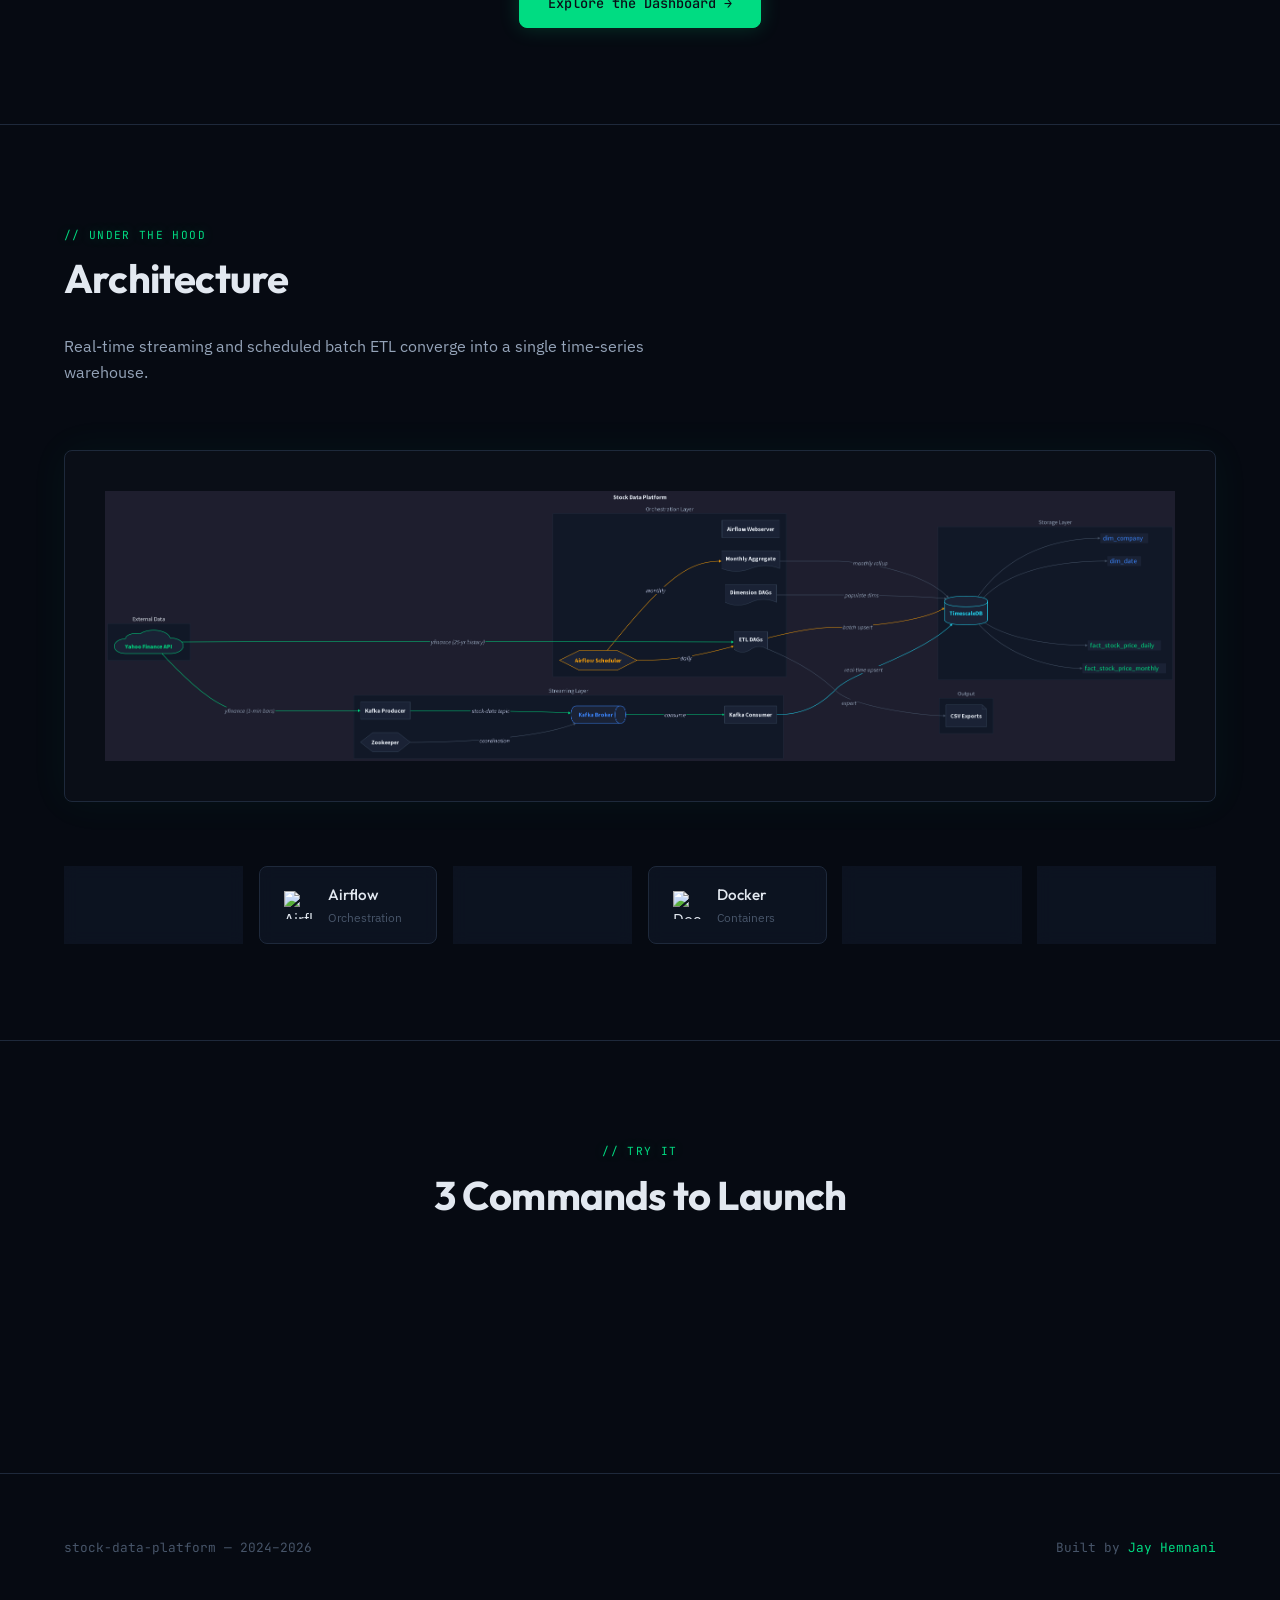
==== commit d5c24ce4: "fix: the landing page published invented numbers, and the stack could not restart Every figure in th" ====
--- a/site/index.html
+++ b/site/index.html
@@ -34,7 +34,7 @@
   <div class="hero-grid"></div>
   <div class="container hero-content">
     <div class="hero-badge">
-      <span>&#9679;</span> Live Pipeline &bull; 10 Tickers &bull; 4 Data Sources
+      <span>&#9679;</span> 10 Tickers &bull; 3 Data Sources &bull; 6 Fact Tables
     </div>
     <h1>
       Your Own<br>
@@ -52,37 +52,42 @@
 </section>
 
 <!-- TICKER TAPE -->
-<div class="ticker-tape">
+<!-- A static snapshot, not a live feed: nothing on this page fetches
+     anything. These are the real closes and day-over-day moves for the
+     2026-09-09 session. Refresh with `make export-dashboard` and read
+     site/data/price_summary.json. dashboard.html is the live one. -->
+<div class="ticker-tape" aria-label="Closing prices, 2026-09-09">
   <div class="ticker-track">
-    <span class="ticker-item"><span class="symbol">AAPL</span> <span class="price">$319.97</span> <span class="down">-2.51%</span></span>
-    <span class="ticker-item"><span class="symbol">NVDA</span> <span class="price">$230.36</span> <span class="up">+0.84%</span></span>
-    <span class="ticker-item"><span class="symbol">MSFT</span> <span class="price">$499.70</span> <span class="down">-2.04%</span></span>
-    <span class="ticker-item"><span class="symbol">GOOG</span> <span class="price">$335.31</span> <span class="down">-1.05%</span></span>
-    <span class="ticker-item"><span class="symbol">AMZN</span> <span class="price">$258.51</span> <span class="down">-0.15%</span></span>
-    <span class="ticker-item"><span class="symbol">META</span> <span class="price">$616.77</span> <span class="up">+1.00%</span></span>
-    <span class="ticker-item"><span class="symbol">TSLA</span> <span class="price">$354.08</span> <span class="down">-5.92%</span></span>
-    <span class="ticker-item"><span class="symbol">JPM</span> <span class="price">$358.64</span> <span class="down">-0.94%</span></span>
-    <span class="ticker-item"><span class="symbol">NFLX</span> <span class="price">$78.25</span> <span class="down">-5.35%</span></span>
-    <span class="ticker-item"><span class="symbol">DIS</span> <span class="price">$105.31</span> <span class="down">-1.73%</span></span>
-    <span class="ticker-item"><span class="symbol">AAPL</span> <span class="price">$319.97</span> <span class="down">-2.51%</span></span>
-    <span class="ticker-item"><span class="symbol">NVDA</span> <span class="price">$230.36</span> <span class="up">+0.84%</span></span>
-    <span class="ticker-item"><span class="symbol">MSFT</span> <span class="price">$499.70</span> <span class="down">-2.04%</span></span>
-    <span class="ticker-item"><span class="symbol">GOOG</span> <span class="price">$335.31</span> <span class="down">-1.05%</span></span>
-    <span class="ticker-item"><span class="symbol">AMZN</span> <span class="price">$258.51</span> <span class="down">-0.15%</span></span>
-    <span class="ticker-item"><span class="symbol">META</span> <span class="price">$616.77</span> <span class="up">+1.00%</span></span>
-    <span class="ticker-item"><span class="symbol">TSLA</span> <span class="price">$354.08</span> <span class="down">-5.92%</span></span>
-    <span class="ticker-item"><span class="symbol">JPM</span> <span class="price">$358.64</span> <span class="down">-0.94%</span></span>
-    <span class="ticker-item"><span class="symbol">NFLX</span> <span class="price">$78.25</span> <span class="down">-5.35%</span></span>
-    <span class="ticker-item"><span class="symbol">DIS</span> <span class="price">$105.31</span> <span class="down">-1.73%</span></span>
+    <span class="ticker-item"><span class="symbol">AAPL</span> <span class="price">$315.34</span> <span class="down">-0.28%</span></span>
+    <span class="ticker-item"><span class="symbol">NVDA</span> <span class="price">$223.67</span> <span class="down">-0.91%</span></span>
+    <span class="ticker-item"><span class="symbol">MSFT</span> <span class="price">$491.65</span> <span class="down">-0.47%</span></span>
+    <span class="ticker-item"><span class="symbol">GOOG</span> <span class="price">$328.38</span> <span class="down">-2.09%</span></span>
+    <span class="ticker-item"><span class="symbol">AMZN</span> <span class="price">$252.40</span> <span class="down">-1.78%</span></span>
+    <span class="ticker-item"><span class="symbol">META</span> <span class="price">$653.69</span> <span class="up">+6.55%</span></span>
+    <span class="ticker-item"><span class="symbol">TSLA</span> <span class="price">$367.81</span> <span class="down">-0.10%</span></span>
+    <span class="ticker-item"><span class="symbol">JPM</span> <span class="price">$354.71</span> <span class="up">+0.34%</span></span>
+    <span class="ticker-item"><span class="symbol">NFLX</span> <span class="price">$76.03</span> <span class="down">-0.96%</span></span>
+    <span class="ticker-item"><span class="symbol">DIS</span> <span class="price">$104.18</span> <span class="down">-0.84%</span></span>
+    <span class="ticker-item"><span class="symbol">AAPL</span> <span class="price">$315.34</span> <span class="down">-0.28%</span></span>
+    <span class="ticker-item"><span class="symbol">NVDA</span> <span class="price">$223.67</span> <span class="down">-0.91%</span></span>
+    <span class="ticker-item"><span class="symbol">MSFT</span> <span class="price">$491.65</span> <span class="down">-0.47%</span></span>
+    <span class="ticker-item"><span class="symbol">GOOG</span> <span class="price">$328.38</span> <span class="down">-2.09%</span></span>
+    <span class="ticker-item"><span class="symbol">AMZN</span> <span class="price">$252.40</span> <span class="down">-1.78%</span></span>
+    <span class="ticker-item"><span class="symbol">META</span> <span class="price">$653.69</span> <span class="up">+6.55%</span></span>
+    <span class="ticker-item"><span class="symbol">TSLA</span> <span class="price">$367.81</span> <span class="down">-0.10%</span></span>
+    <span class="ticker-item"><span class="symbol">JPM</span> <span class="price">$354.71</span> <span class="up">+0.34%</span></span>
+    <span class="ticker-item"><span class="symbol">NFLX</span> <span class="price">$76.03</span> <span class="down">-0.96%</span></span>
+    <span class="ticker-item"><span class="symbol">DIS</span> <span class="price">$104.18</span> <span class="down">-0.84%</span></span>
   </div>
 </div>
+<p class="ticker-asof">Closing prices &middot; 2026-09-09</p>
 
 <!-- IMPACT STATS -->
 <section class="section" id="stats">
   <div class="container">
     <div class="stats-row">
       <div class="stat-card">
-        <div class="stat-value">$25T+</div>
+        <div class="stat-value">$24.9T</div>
         <div class="stat-label">Market Cap Tracked</div>
       </div>
       <div class="stat-card">
@@ -90,7 +95,7 @@
         <div class="stat-label">Historical Depth</div>
       </div>
       <div class="stat-card">
-        <div class="stat-value">68K+</div>
+        <div class="stat-value">69K+</div>
         <div class="stat-label">Data Points</div>
       </div>
       <div class="stat-card">
@@ -151,7 +156,7 @@
   <div class="container">
     <span class="section-label">// What You Can Do</span>
     <h2 class="section-title">Use Cases</h2>
-    <p class="section-desc">Every question below can be answered with a single SQL query against the warehouse.</p>
+    <p class="section-desc">Every figure below is a single SQL query against the warehouse, measured 2026-09-10.</p>
 
     <div class="use-case-grid">
 
@@ -160,28 +165,28 @@
         <div class="use-case-question">"How has NVDA performed vs AAPL in 2026?"</div>
         <div class="use-case-result">
 <span class="header-row">ticker    jan       feb       mar</span>
-<span class="data-row"><span>NVDA</span>     <span style="color:var(--green)">+8.2%</span>    <span style="color:var(--red)">-3.1%</span>    <span style="color:var(--green)">+5.7%</span></span>
-<span class="data-row"><span>AAPL</span>     <span style="color:var(--green)">+2.1%</span>    <span style="color:var(--red)">-1.8%</span>    <span style="color:var(--green)">+0.9%</span></span></div>
+<span class="data-row"><span>NVDA</span>      <span style="color:var(--green)">+1.2%</span>     <span style="color:var(--red)">-4.5%</span>     <span style="color:var(--red)">-4.4%</span></span>
+<span class="data-row"><span>AAPL</span>      <span style="color:var(--red)">-4.3%</span>     <span style="color:var(--red)">-2.1%</span>     <span style="color:var(--red)">-4.1%</span></span></div>
       </div>
 
       <div class="use-case-card fade-in">
         <h3 style="font-family: var(--font-display); font-size: 1.05rem; font-weight: 600; margin-bottom: var(--space-md);">Earnings Analysis</h3>
-        <div class="use-case-question">"Who beat earnings estimates the most?"</div>
+        <div class="use-case-question">"Who beats earnings estimates, and who misses?"</div>
         <div class="use-case-result">
 <span class="header-row">ticker   avg surprise   beat rate</span>
-<span class="data-row"><span>NFLX</span>    <span style="color:var(--green)">+12.4%</span>        <span style="color:var(--green)">100%</span></span>
-<span class="data-row"><span>AAPL</span>    <span style="color:var(--green)">+4.8%</span>         <span style="color:var(--green)">100%</span></span>
-<span class="data-row"><span>MSFT</span>    <span style="color:var(--green)">+3.2%</span>         <span style="color:var(--green)">100%</span></span></div>
+<span class="data-row"><span>AMZN</span>     <span style="color:var(--green)">+50.3%</span>         <span style="color:var(--green)">8/8</span></span>
+<span class="data-row"><span>GOOG</span>     <span style="color:var(--green)">+50.2%</span>         <span style="color:var(--green)">8/8</span></span>
+<span class="data-row"><span>TSLA</span>     <span style="color:var(--red)">-5.3%</span>          <span style="color:var(--red)">3/8</span></span></div>
       </div>
 
       <div class="use-case-card fade-in">
         <h3 style="font-family: var(--font-display); font-size: 1.05rem; font-weight: 600; margin-bottom: var(--space-md);">Macro Correlation</h3>
-        <div class="use-case-question">"Tech stocks vs. Fed rate since 2023"</div>
+        <div class="use-case-question">"Tech stocks vs. Fed rate, by quarter"</div>
         <div class="use-case-result">
 <span class="header-row">quarter   fed rate   tech return</span>
-<span class="data-row"><span>2025-Q4</span>   <span style="color:var(--cyan)">3.64%</span>     <span style="color:var(--green)">+6.8%</span></span>
-<span class="data-row"><span>2025-Q3</span>   <span style="color:var(--cyan)">4.25%</span>     <span style="color:var(--green)">+3.2%</span></span>
-<span class="data-row"><span>2025-Q2</span>   <span style="color:var(--cyan)">4.50%</span>     <span style="color:var(--red)">-1.4%</span></span></div>
+<span class="data-row"><span>2026-Q3</span>   <span style="color:var(--cyan)">3.63%</span>      <span style="color:var(--green)">+16.2%</span></span>
+<span class="data-row"><span>2026-Q2</span>   <span style="color:var(--cyan)">3.63%</span>      <span style="color:var(--green)">+9.5%</span></span>
+<span class="data-row"><span>2026-Q1</span>   <span style="color:var(--cyan)">3.64%</span>      <span style="color:var(--red)">-11.8%</span></span></div>
       </div>
 
       <div class="use-case-card fade-in">
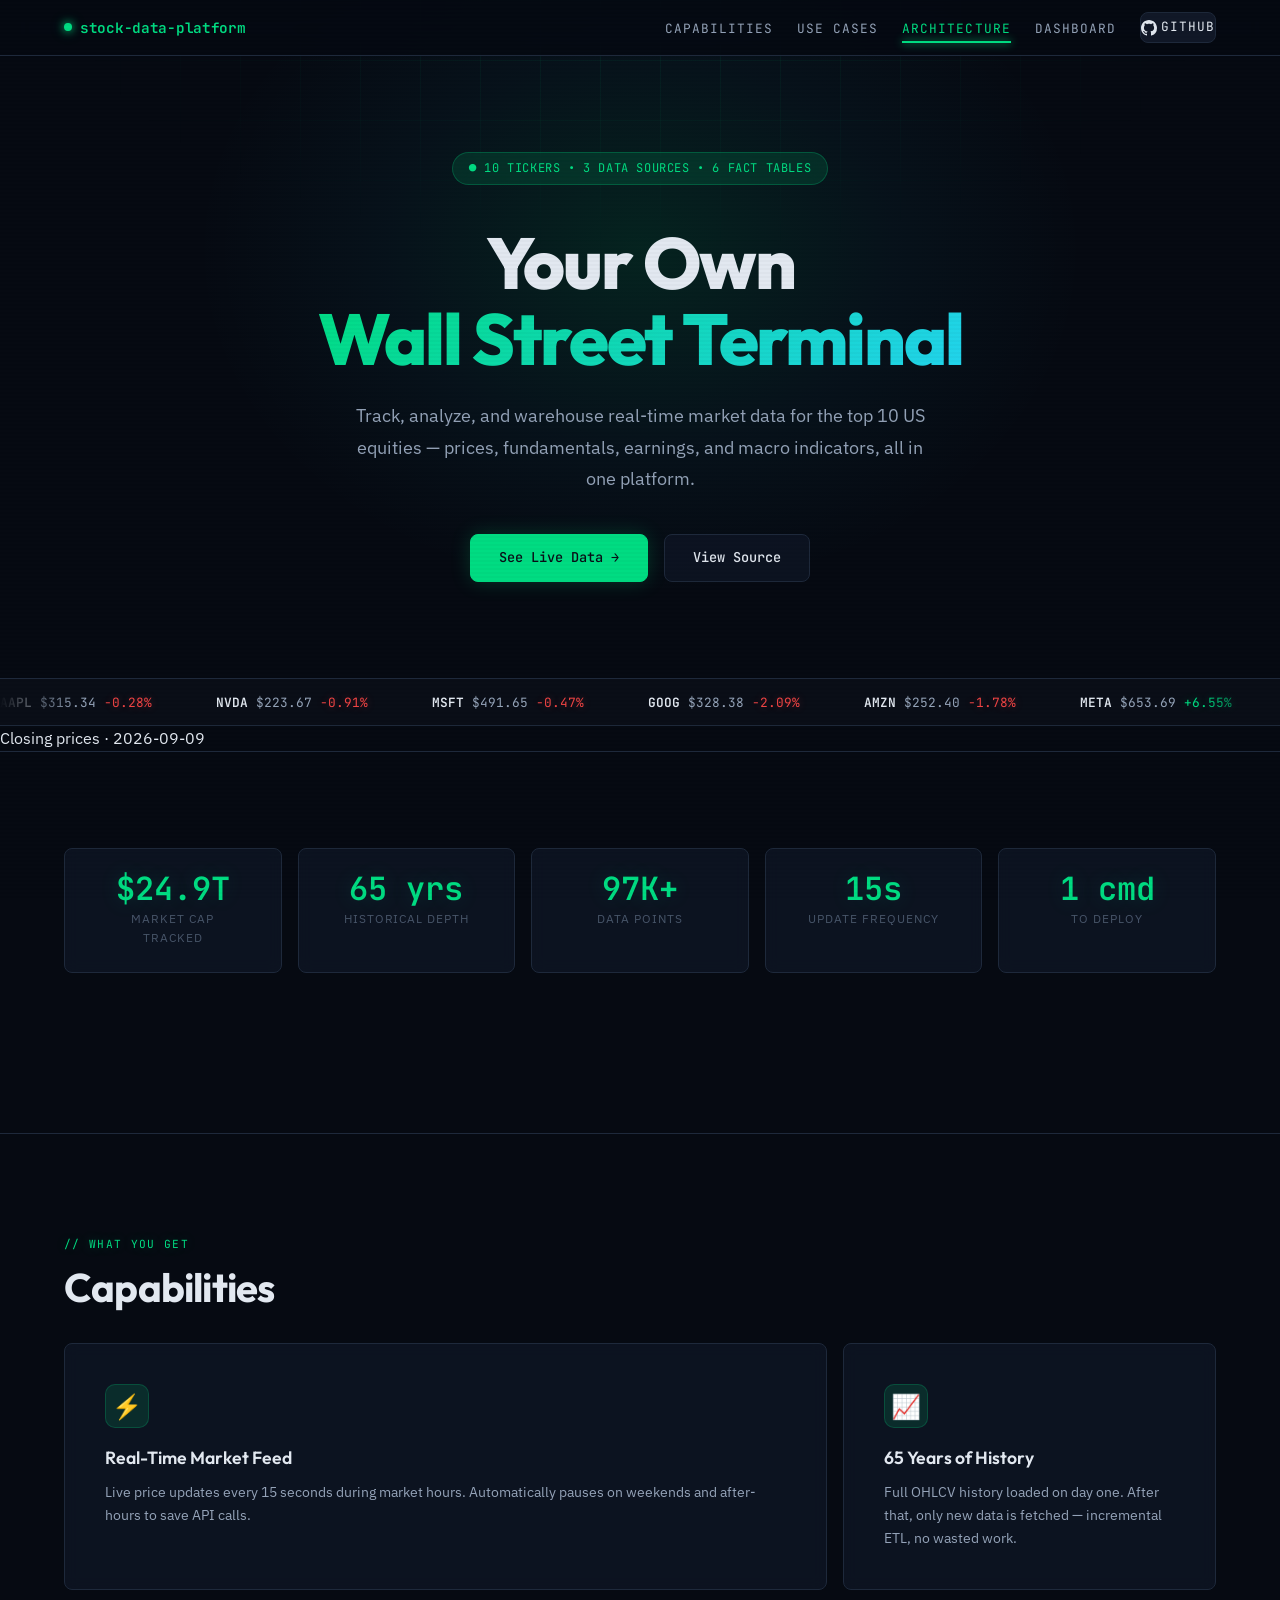
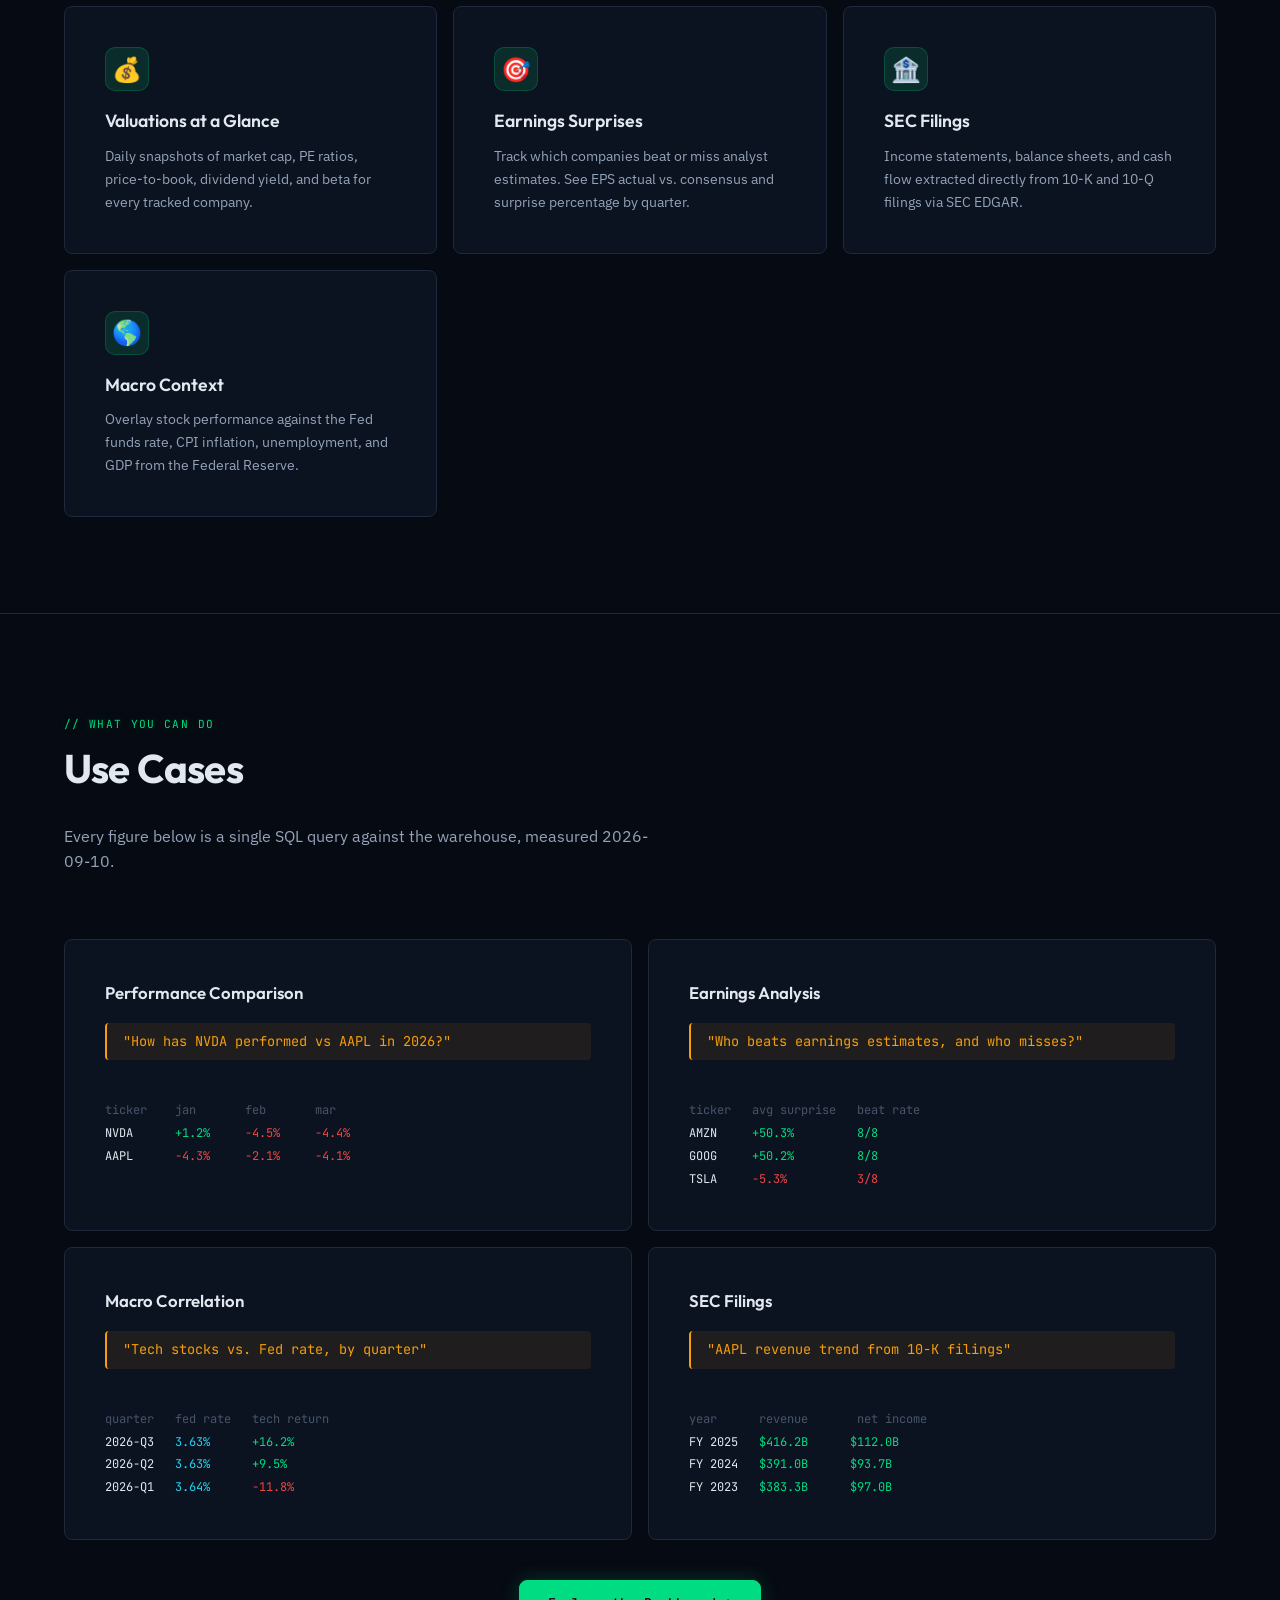
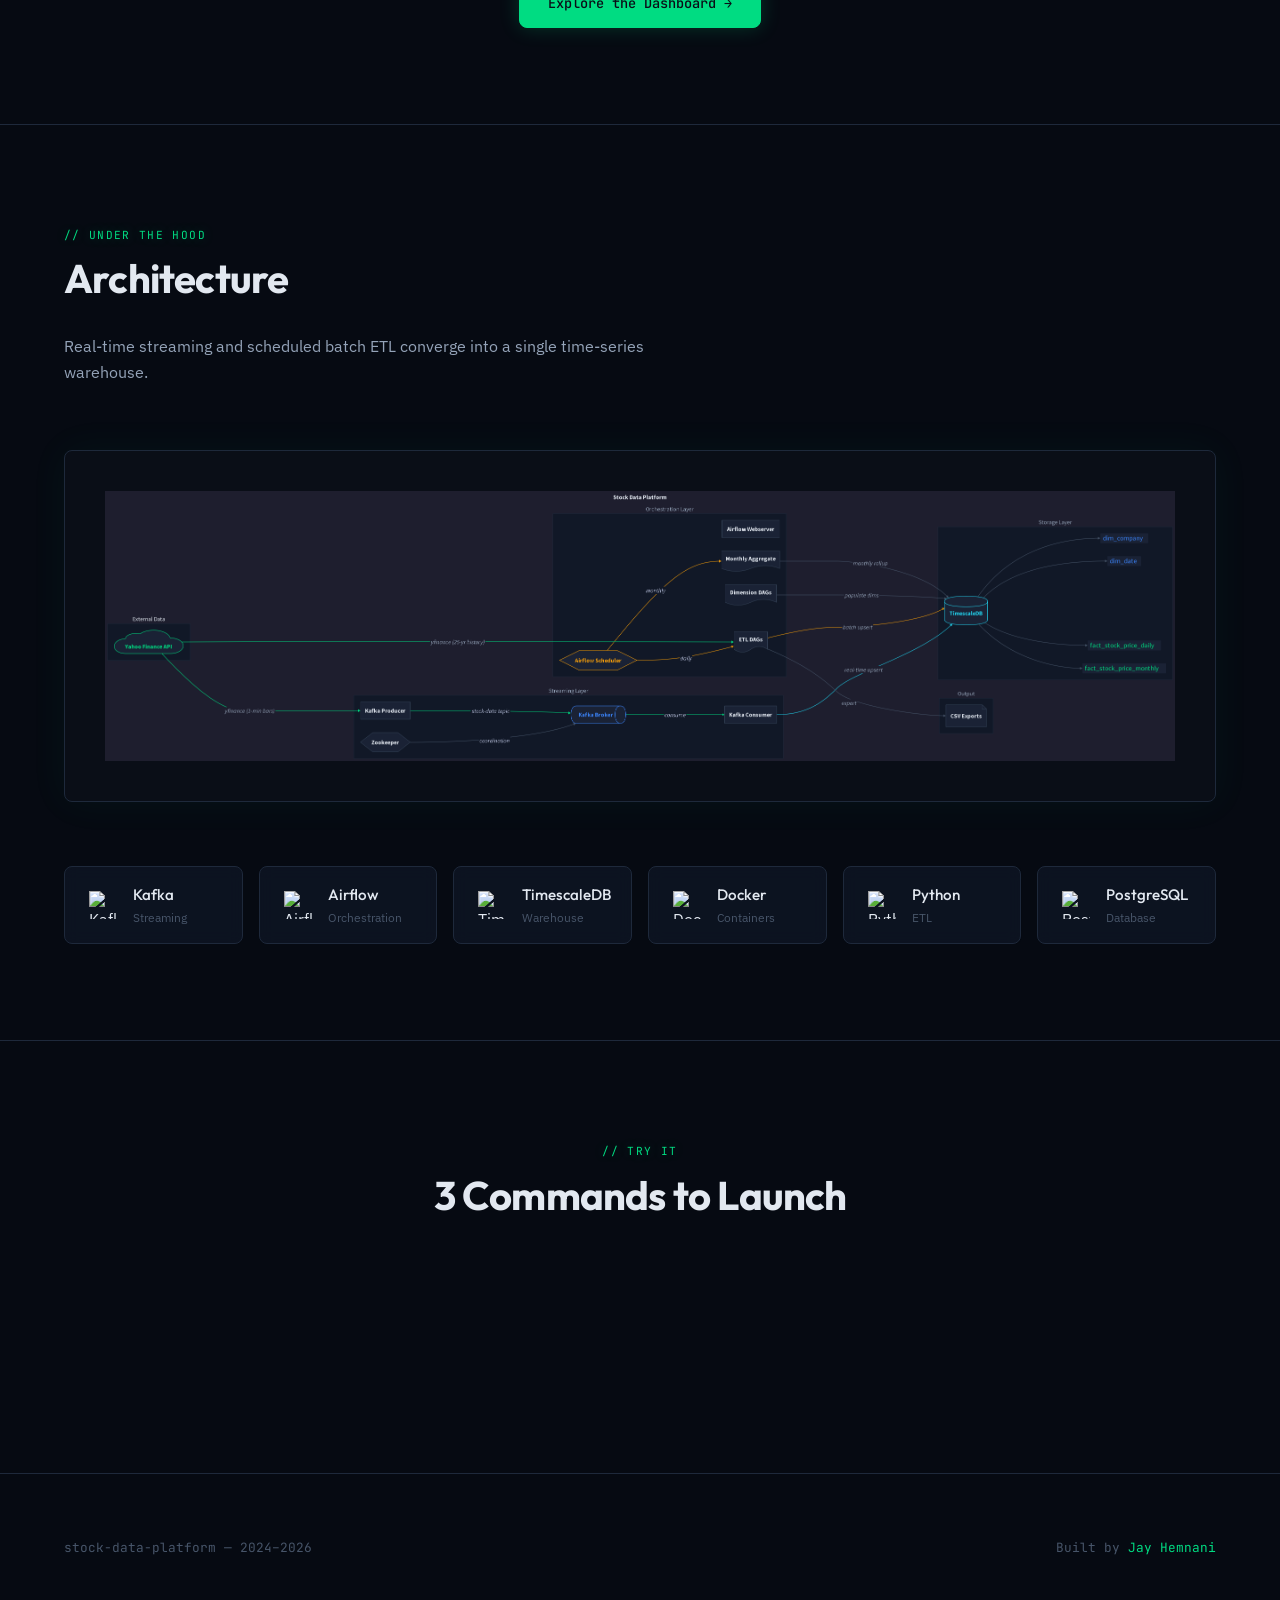
==== commit 82b7c8e9: "feat: load each ticker's full history, not a fixed 25-year window The ETL asked yfinance for the las" ====
--- a/site/index.html
+++ b/site/index.html
@@ -91,11 +91,11 @@
         <div class="stat-label">Market Cap Tracked</div>
       </div>
       <div class="stat-card">
-        <div class="stat-value">25 yrs</div>
+        <div class="stat-value">65 yrs</div>
         <div class="stat-label">Historical Depth</div>
       </div>
       <div class="stat-card">
-        <div class="stat-value">69K+</div>
+        <div class="stat-value">97K+</div>
         <div class="stat-label">Data Points</div>
       </div>
       <div class="stat-card">
@@ -124,7 +124,7 @@
       </div>
       <div class="feature-card fade-in">
         <div class="feature-icon">&#128200;</div>
-        <h3>25 Years of History</h3>
+        <h3>65 Years of History</h3>
         <p>Full OHLCV history loaded on day one. After that, only new data is fetched &mdash; incremental ETL, no wasted work.</p>
       </div>
       <div class="feature-card fade-in">
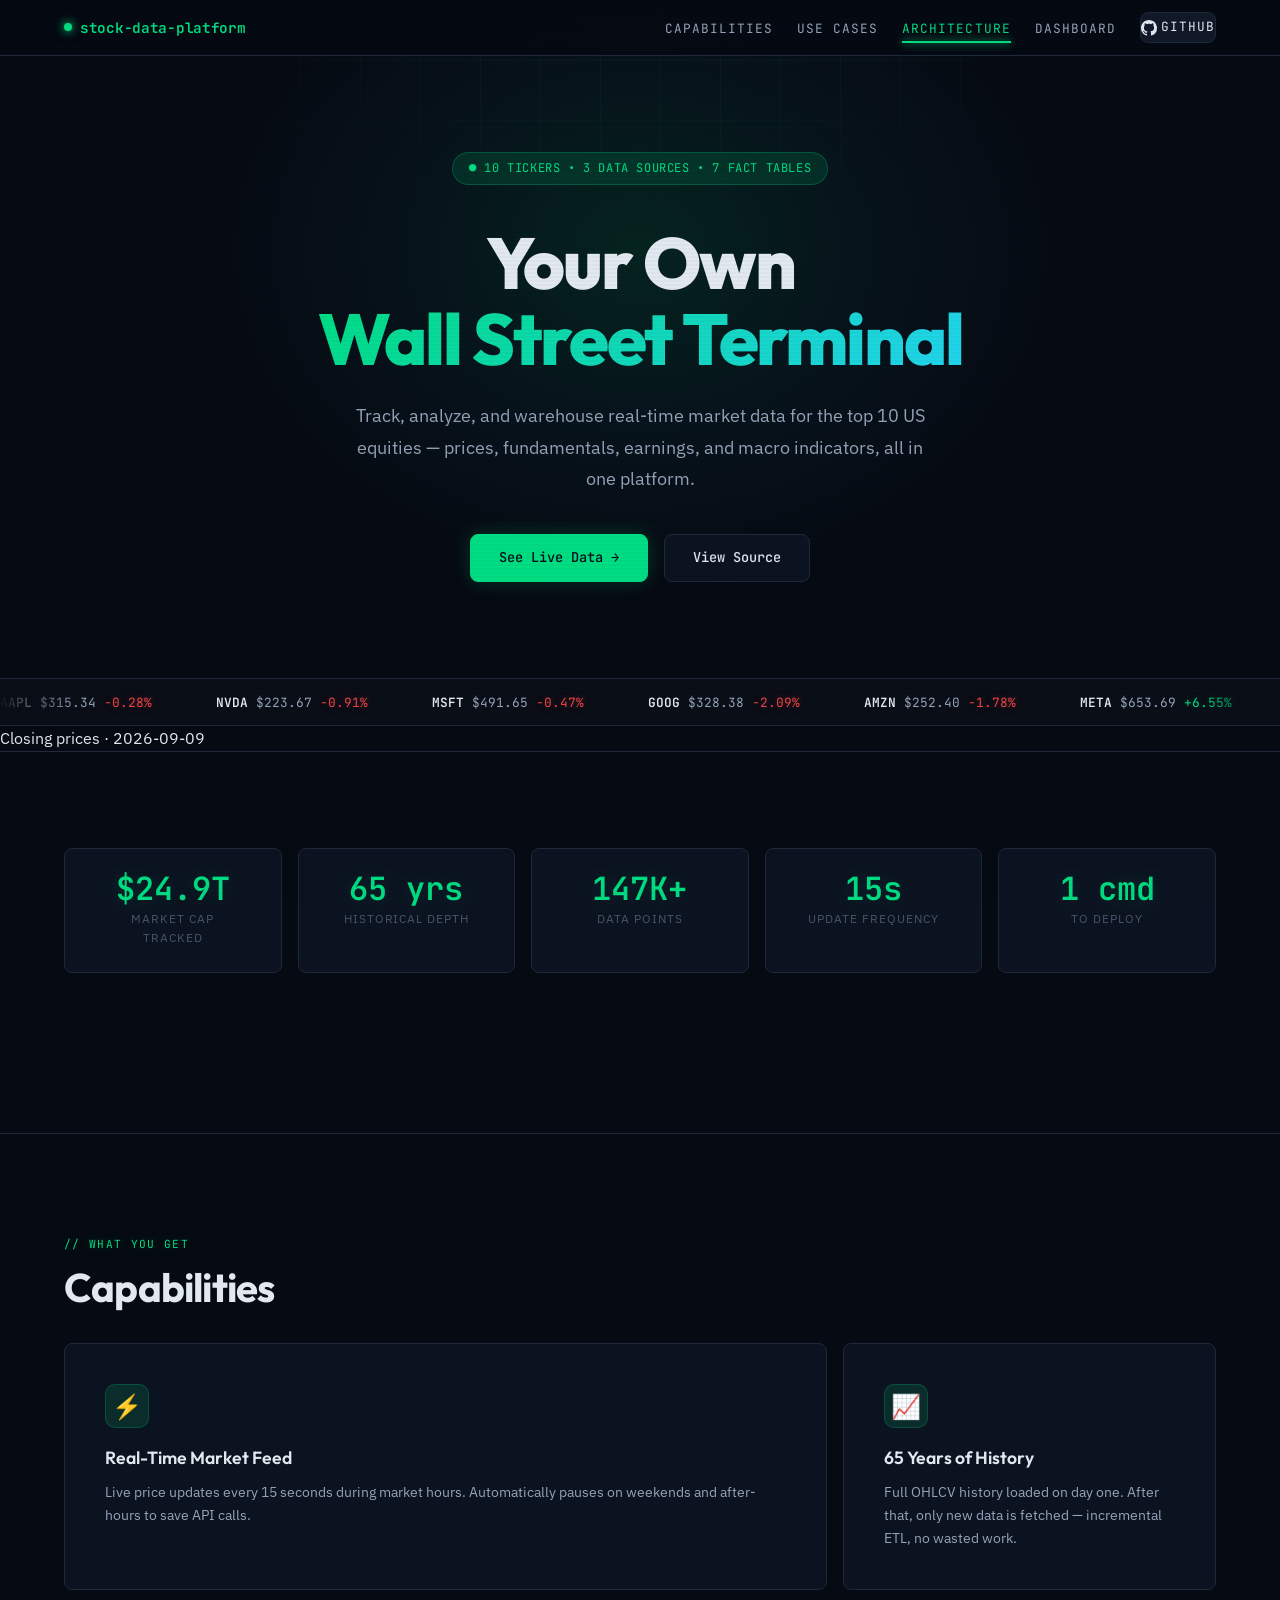
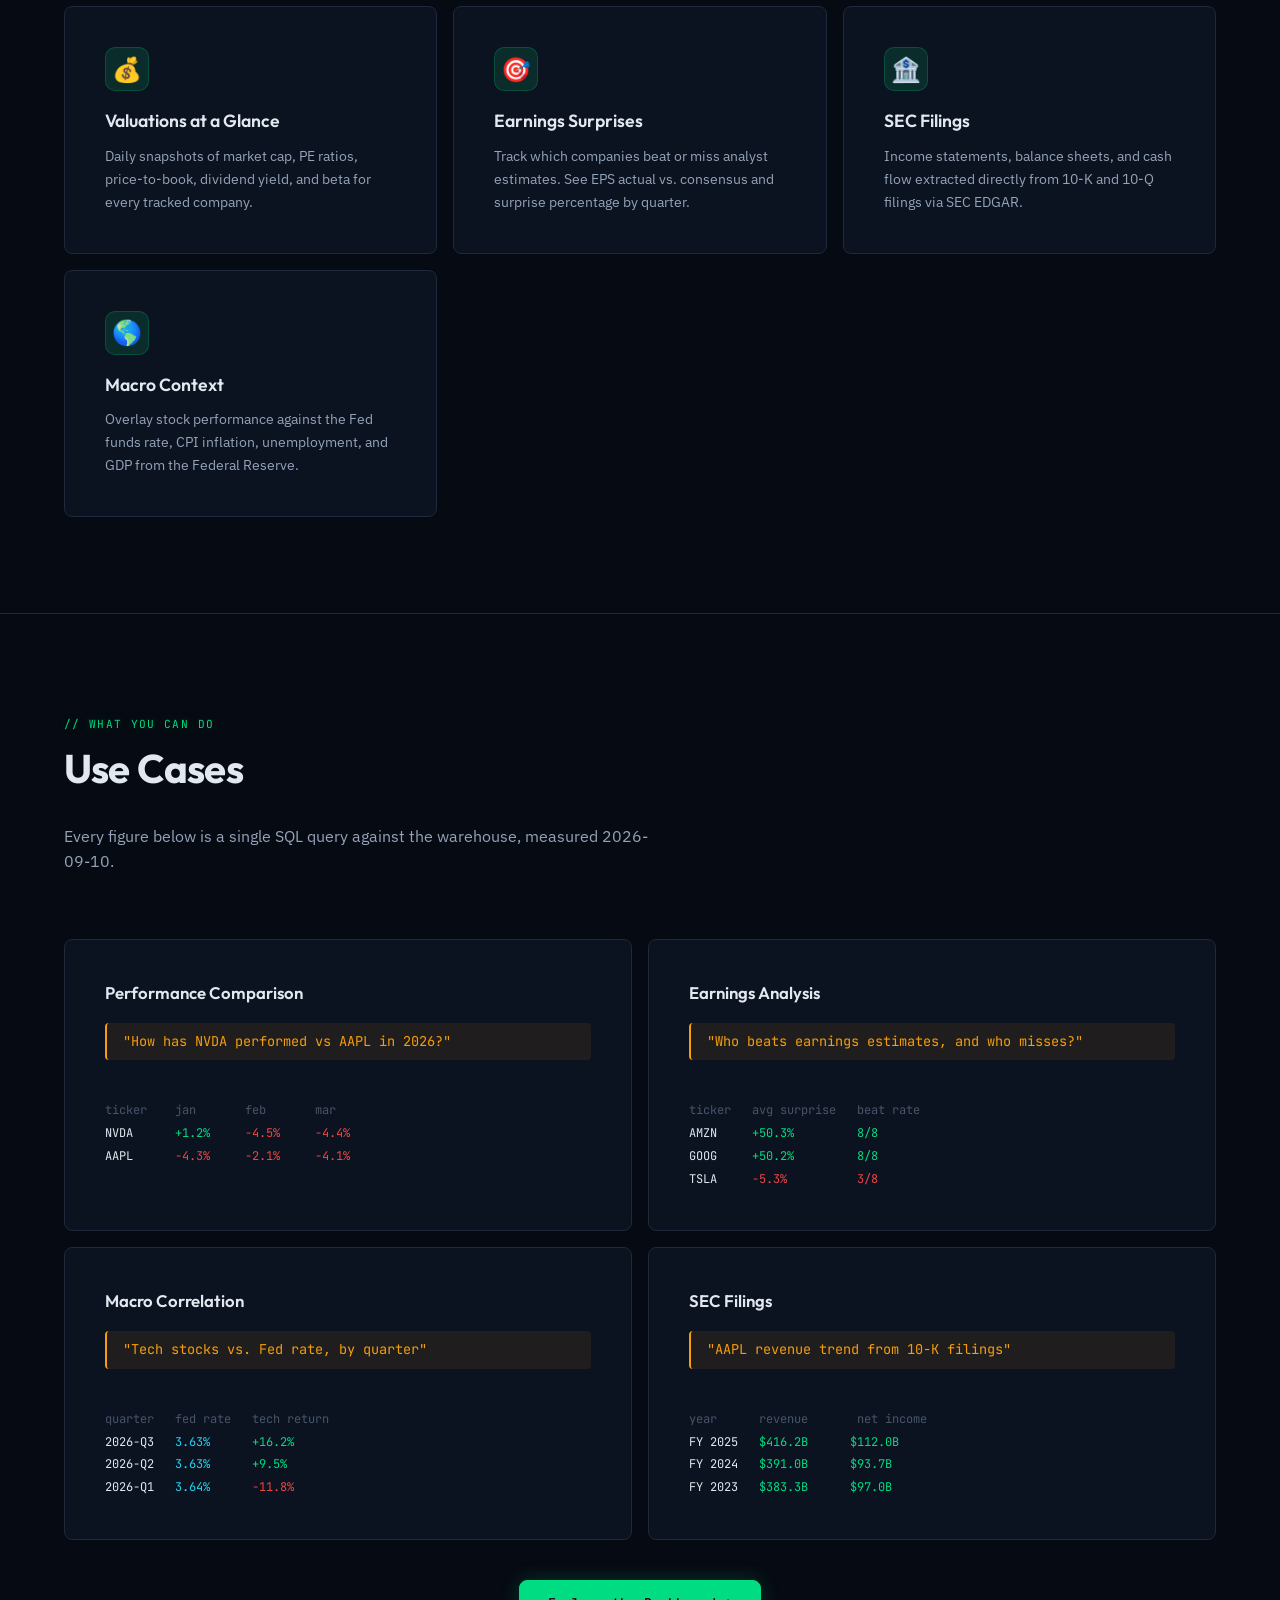
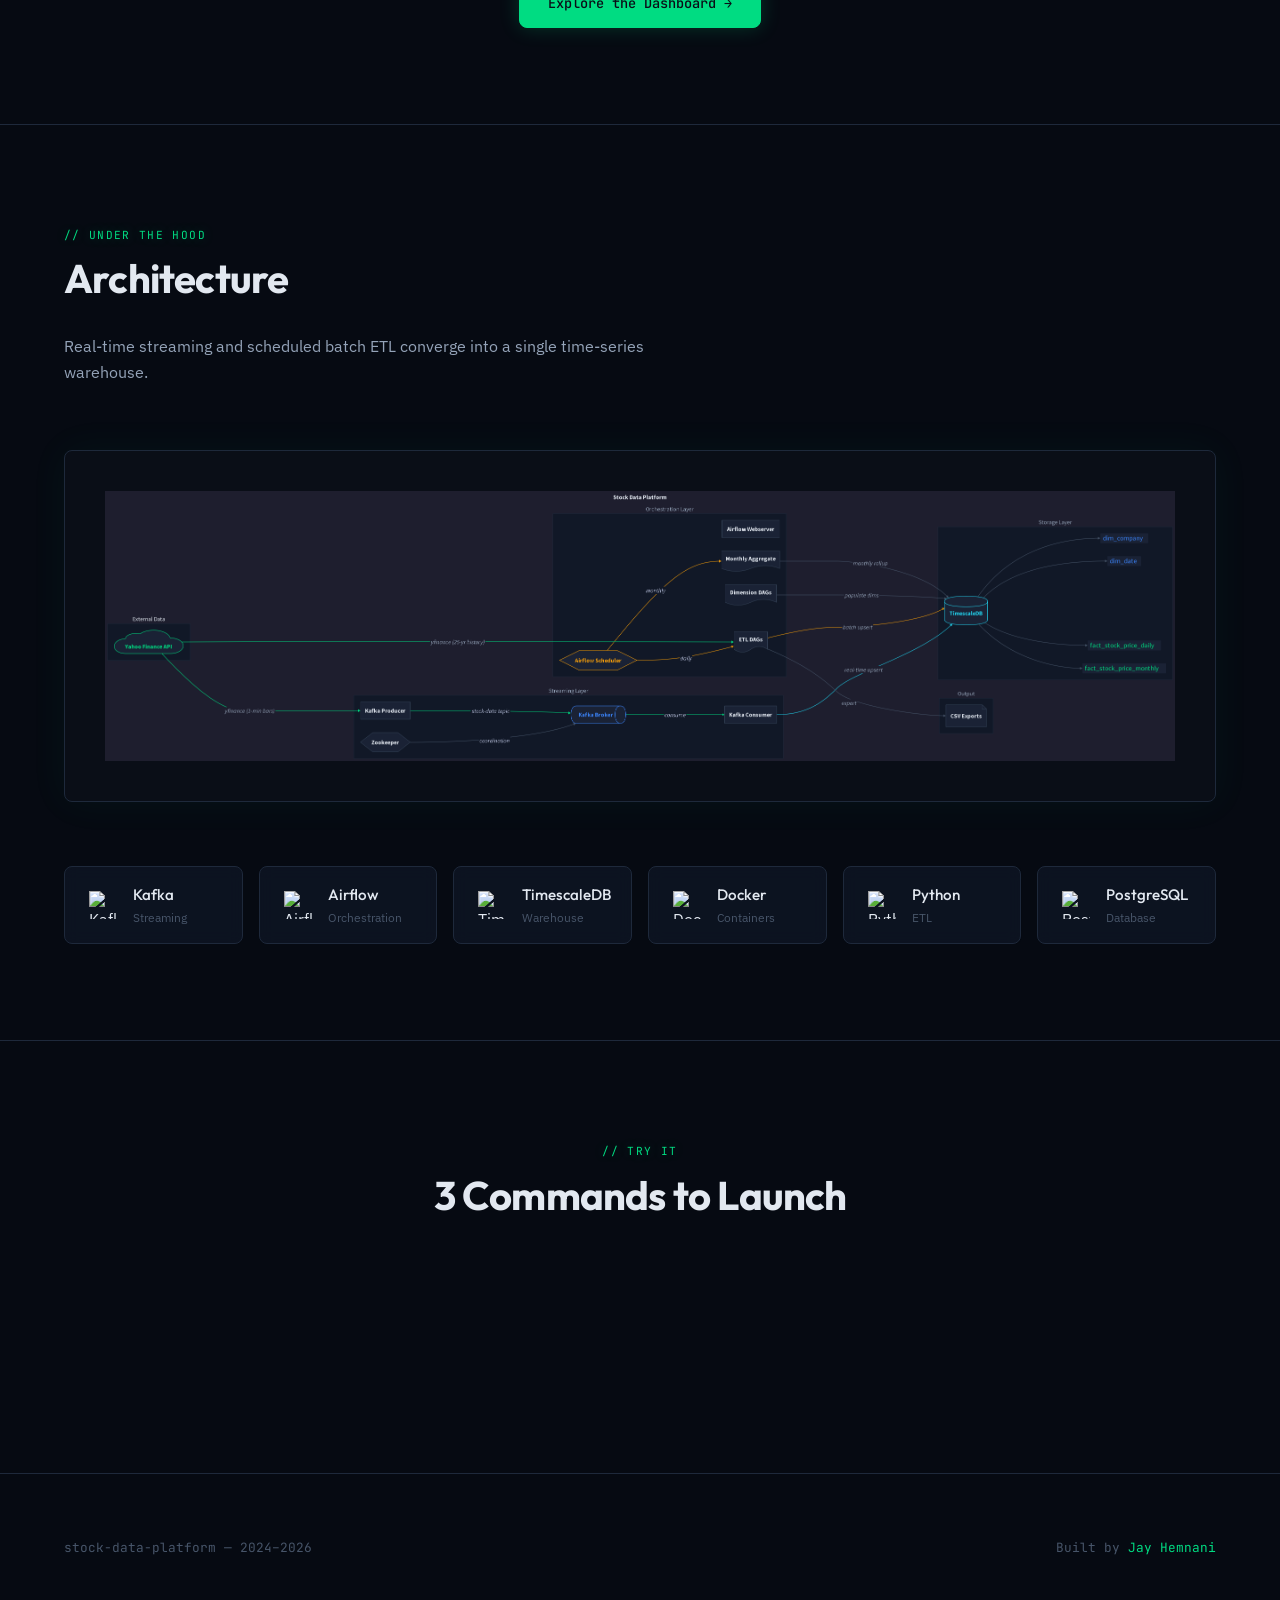
==== commit 068d9d7d: "feat: hourly intraday bars, in their own table beside the daily series Adds fact_stock_price_intrada" ====
--- a/site/index.html
+++ b/site/index.html
@@ -34,7 +34,7 @@
   <div class="hero-grid"></div>
   <div class="container hero-content">
     <div class="hero-badge">
-      <span>&#9679;</span> 10 Tickers &bull; 3 Data Sources &bull; 6 Fact Tables
+      <span>&#9679;</span> 10 Tickers &bull; 3 Data Sources &bull; 7 Fact Tables
     </div>
     <h1>
       Your Own<br>
@@ -95,7 +95,7 @@
         <div class="stat-label">Historical Depth</div>
       </div>
       <div class="stat-card">
-        <div class="stat-value">97K+</div>
+        <div class="stat-value">147K+</div>
         <div class="stat-label">Data Points</div>
       </div>
       <div class="stat-card">
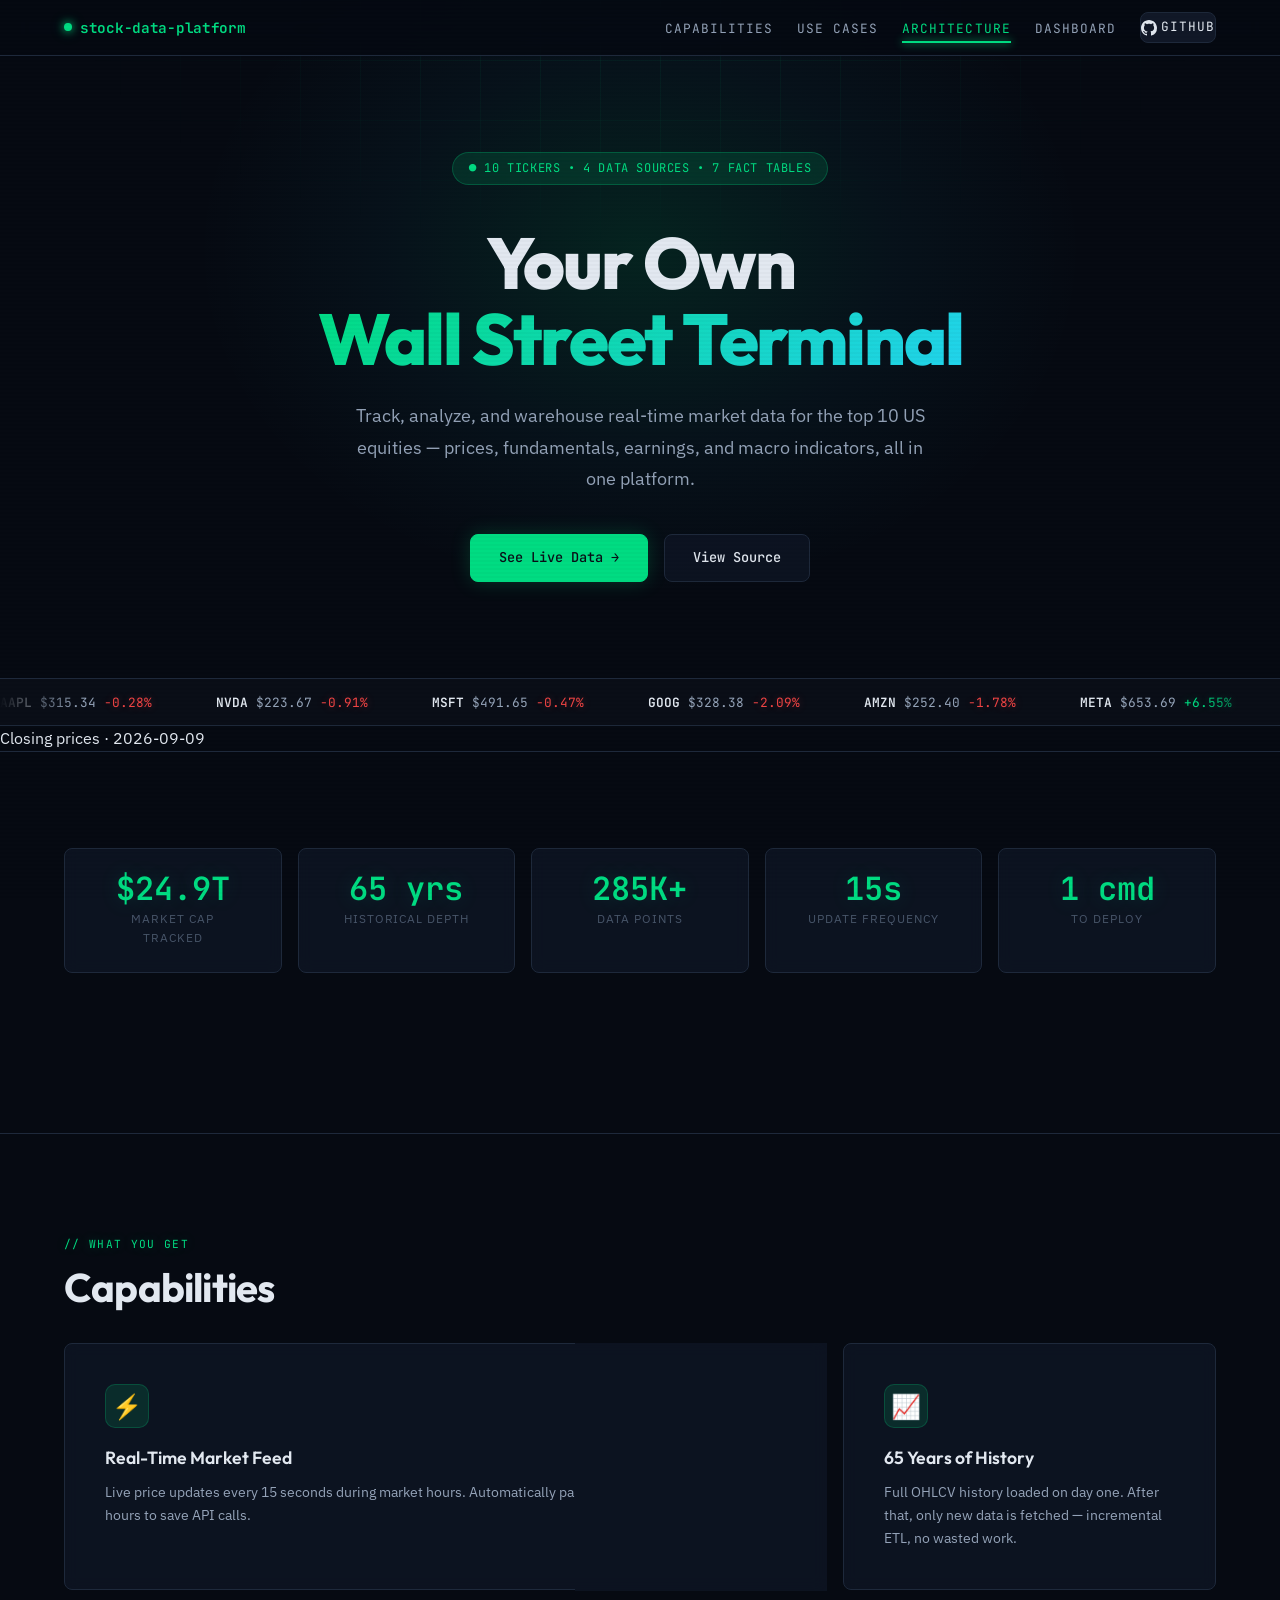
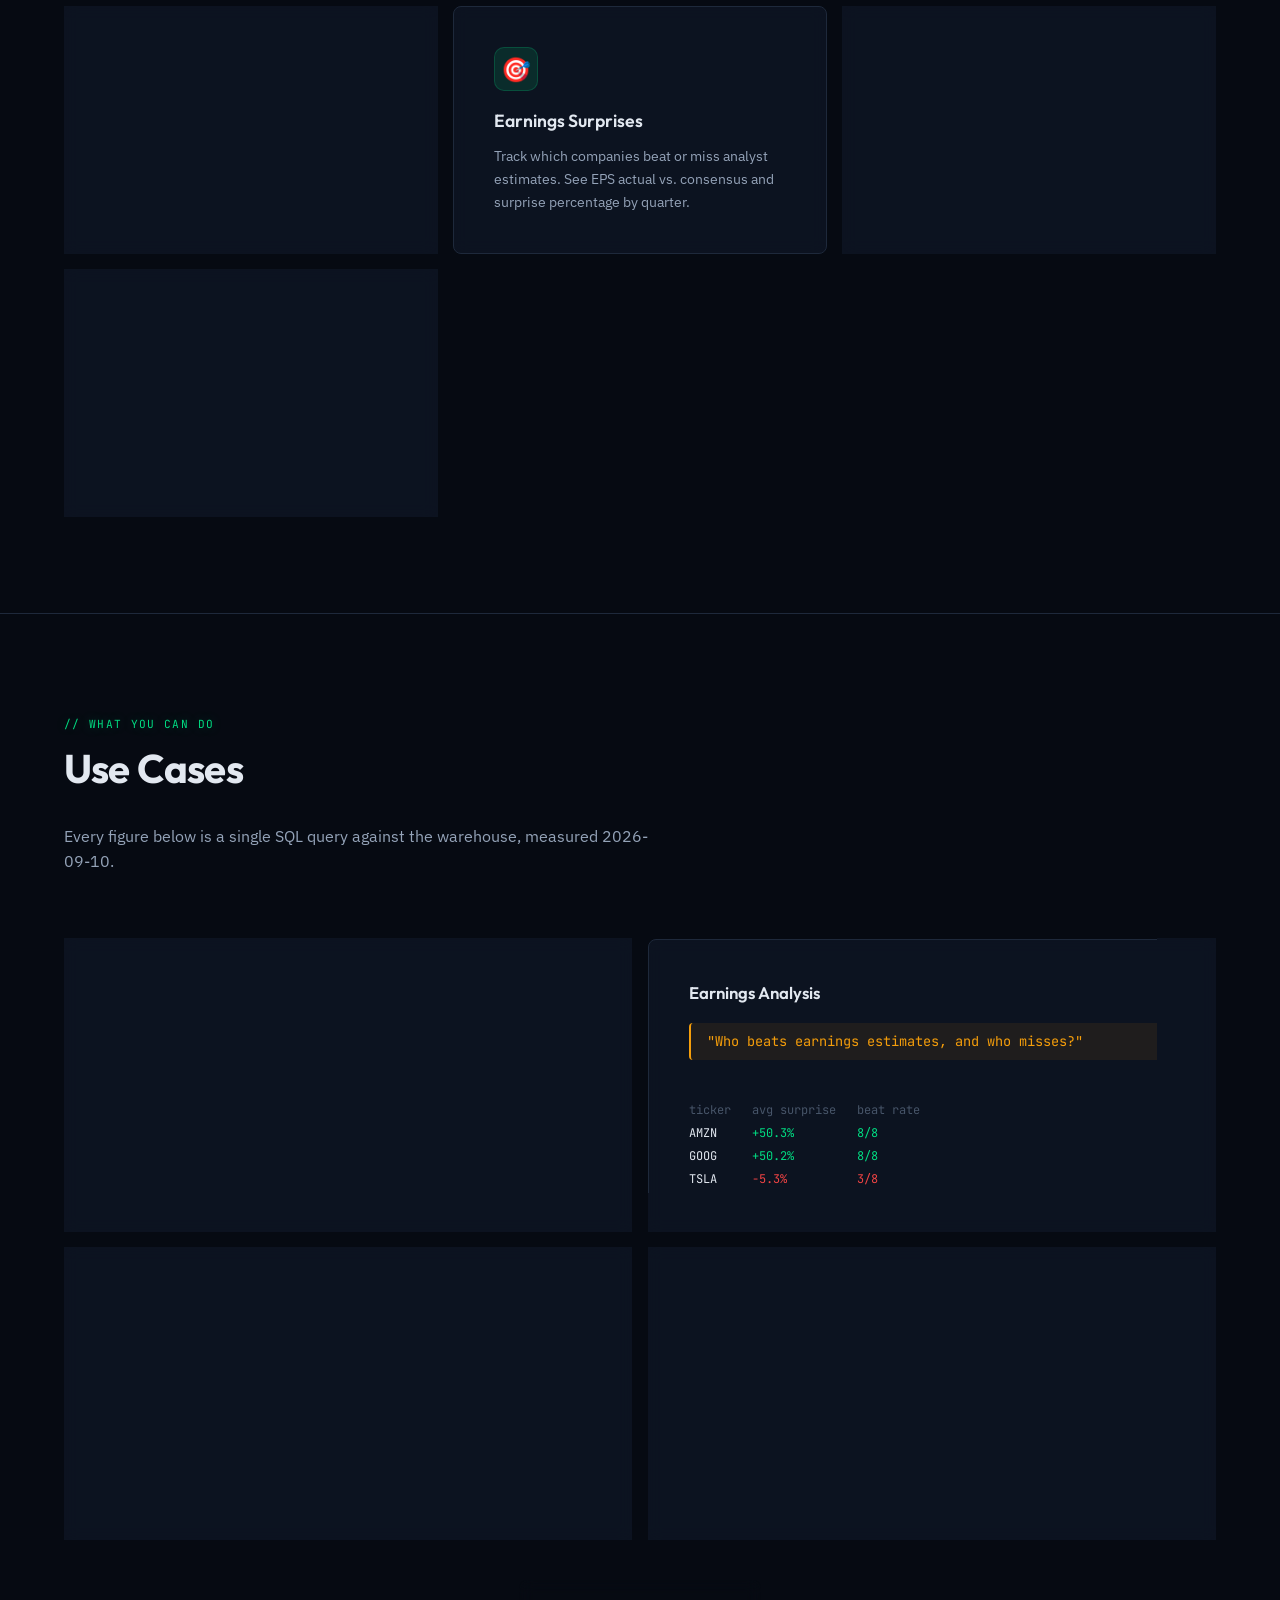
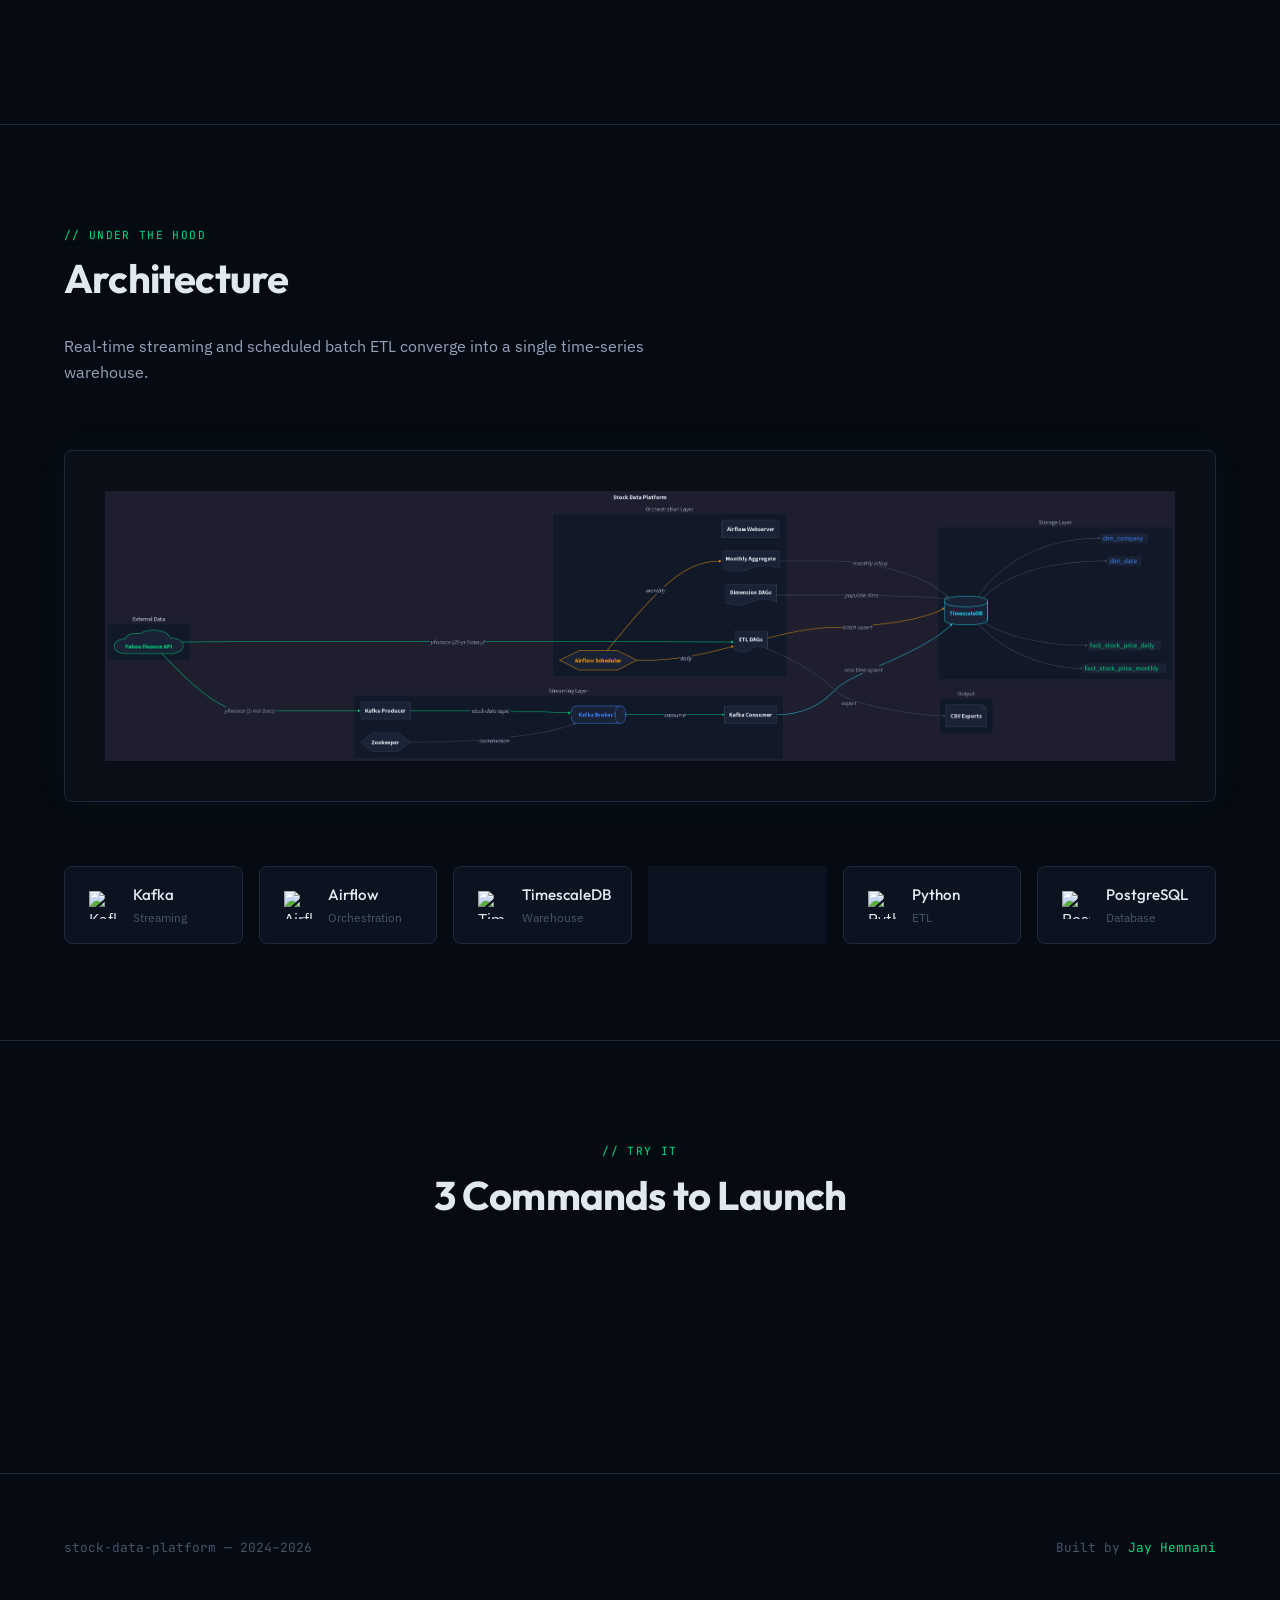
==== commit 22cb43e3: "feat: hourly bars from Alpaca back to 2016, and the Yahoo hourly data was wrong Hourly bars now come" ====
--- a/site/index.html
+++ b/site/index.html
@@ -34,7 +34,7 @@
   <div class="hero-grid"></div>
   <div class="container hero-content">
     <div class="hero-badge">
-      <span>&#9679;</span> 10 Tickers &bull; 3 Data Sources &bull; 7 Fact Tables
+      <span>&#9679;</span> 10 Tickers &bull; 4 Data Sources &bull; 7 Fact Tables
     </div>
     <h1>
       Your Own<br>
@@ -95,7 +95,7 @@
         <div class="stat-label">Historical Depth</div>
       </div>
       <div class="stat-card">
-        <div class="stat-value">147K+</div>
+        <div class="stat-value">285K+</div>
         <div class="stat-label">Data Points</div>
       </div>
       <div class="stat-card">
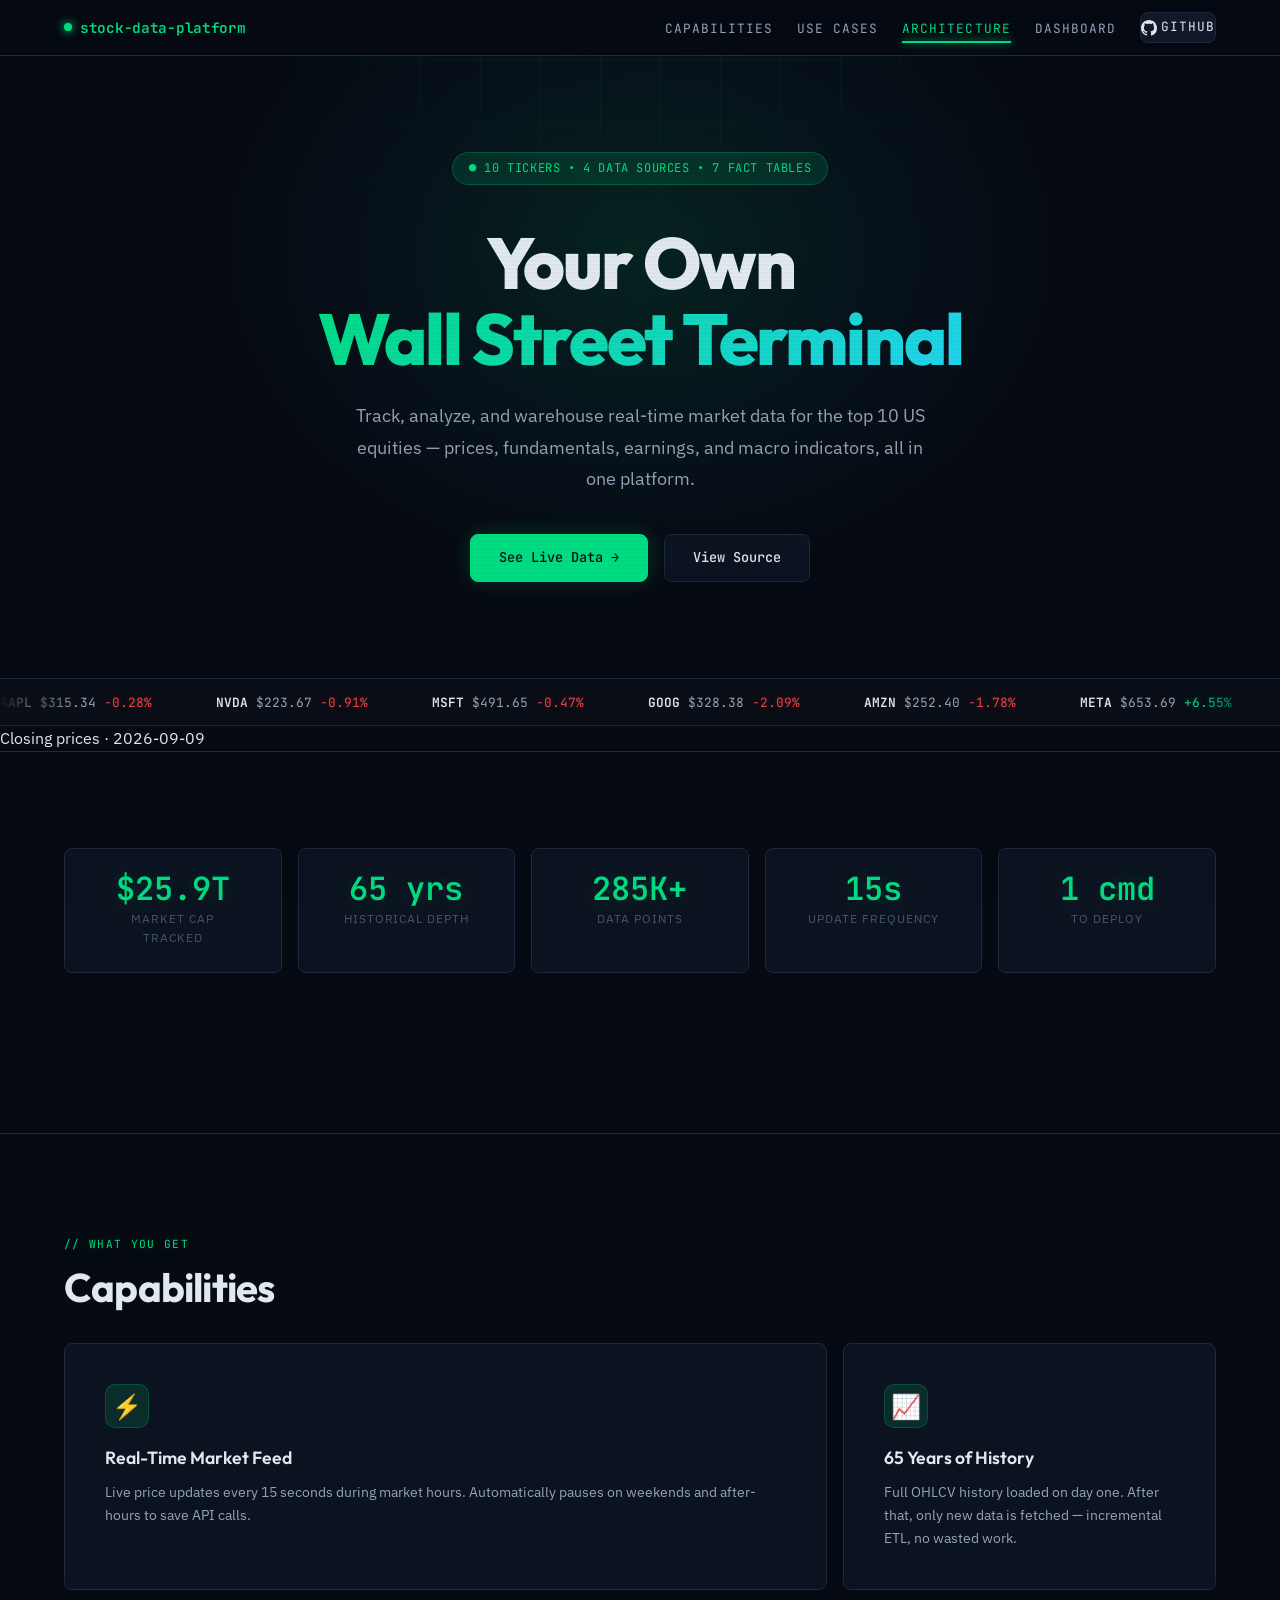
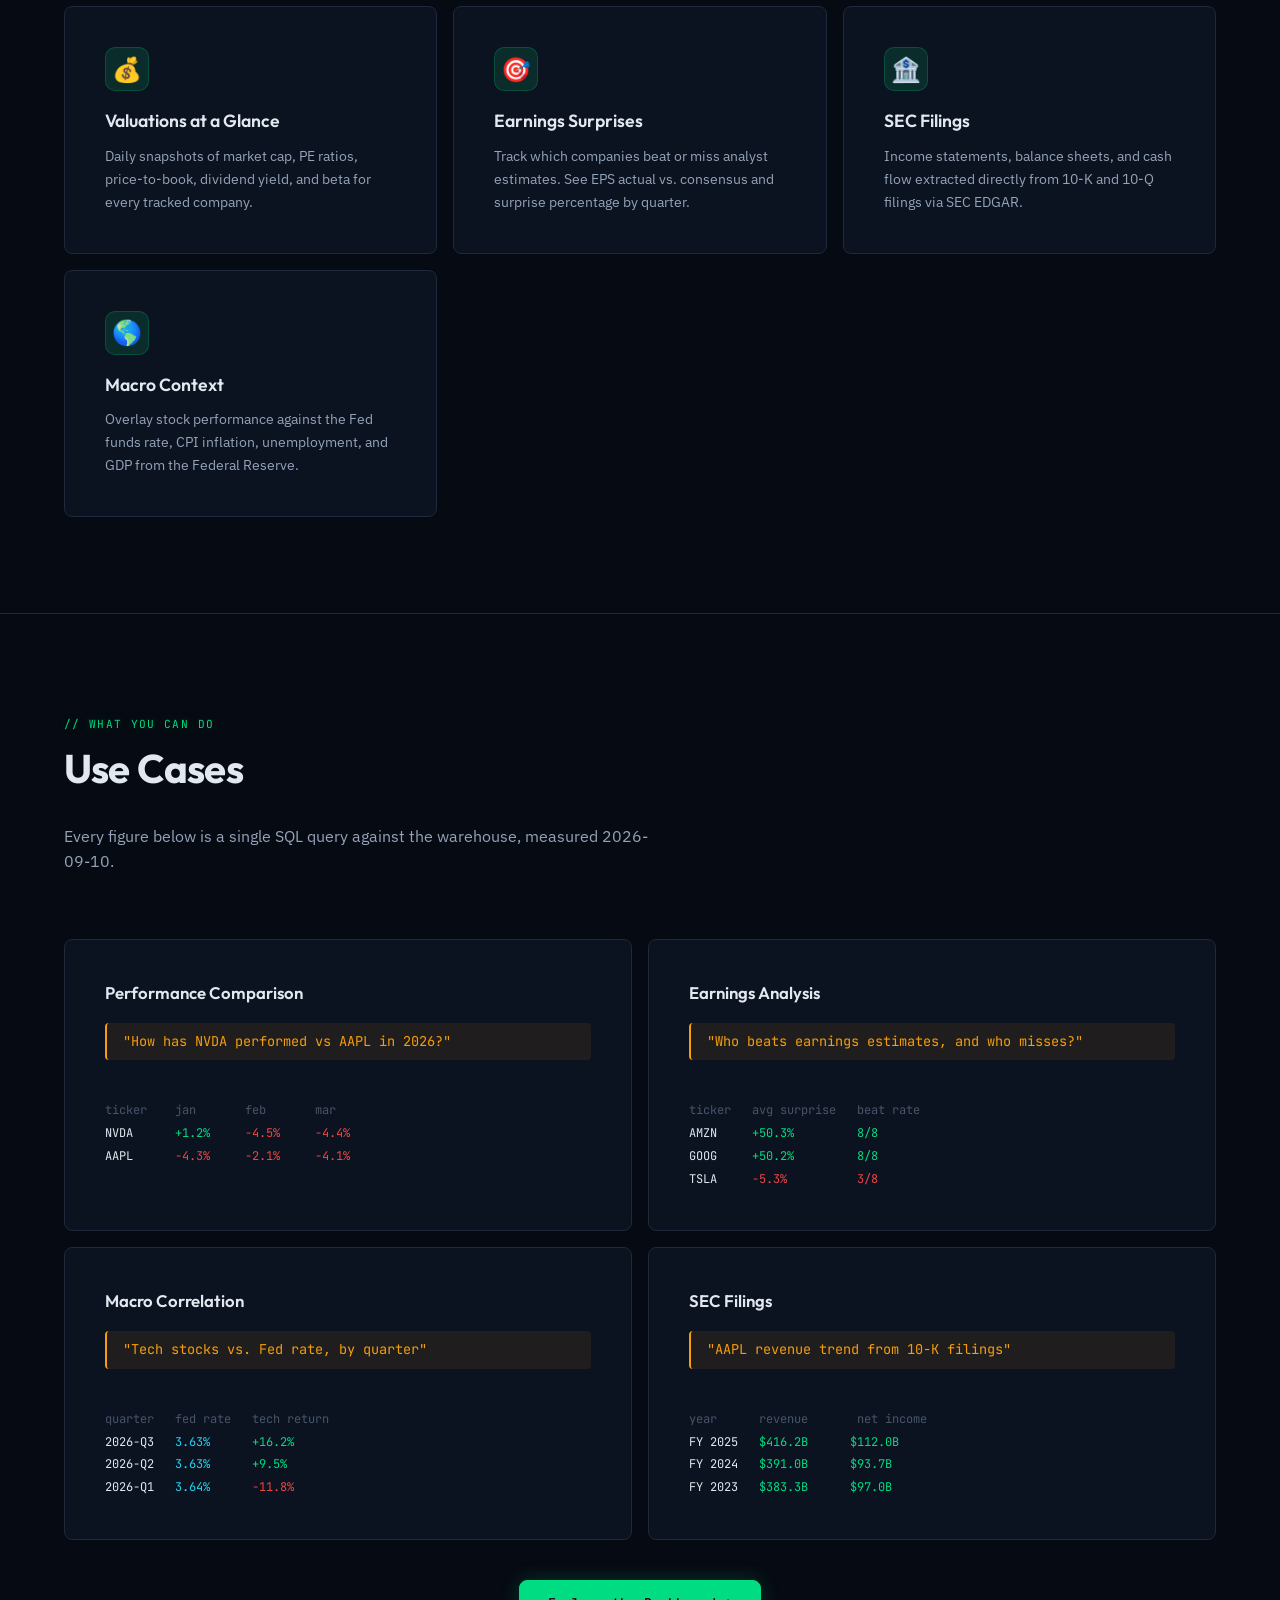
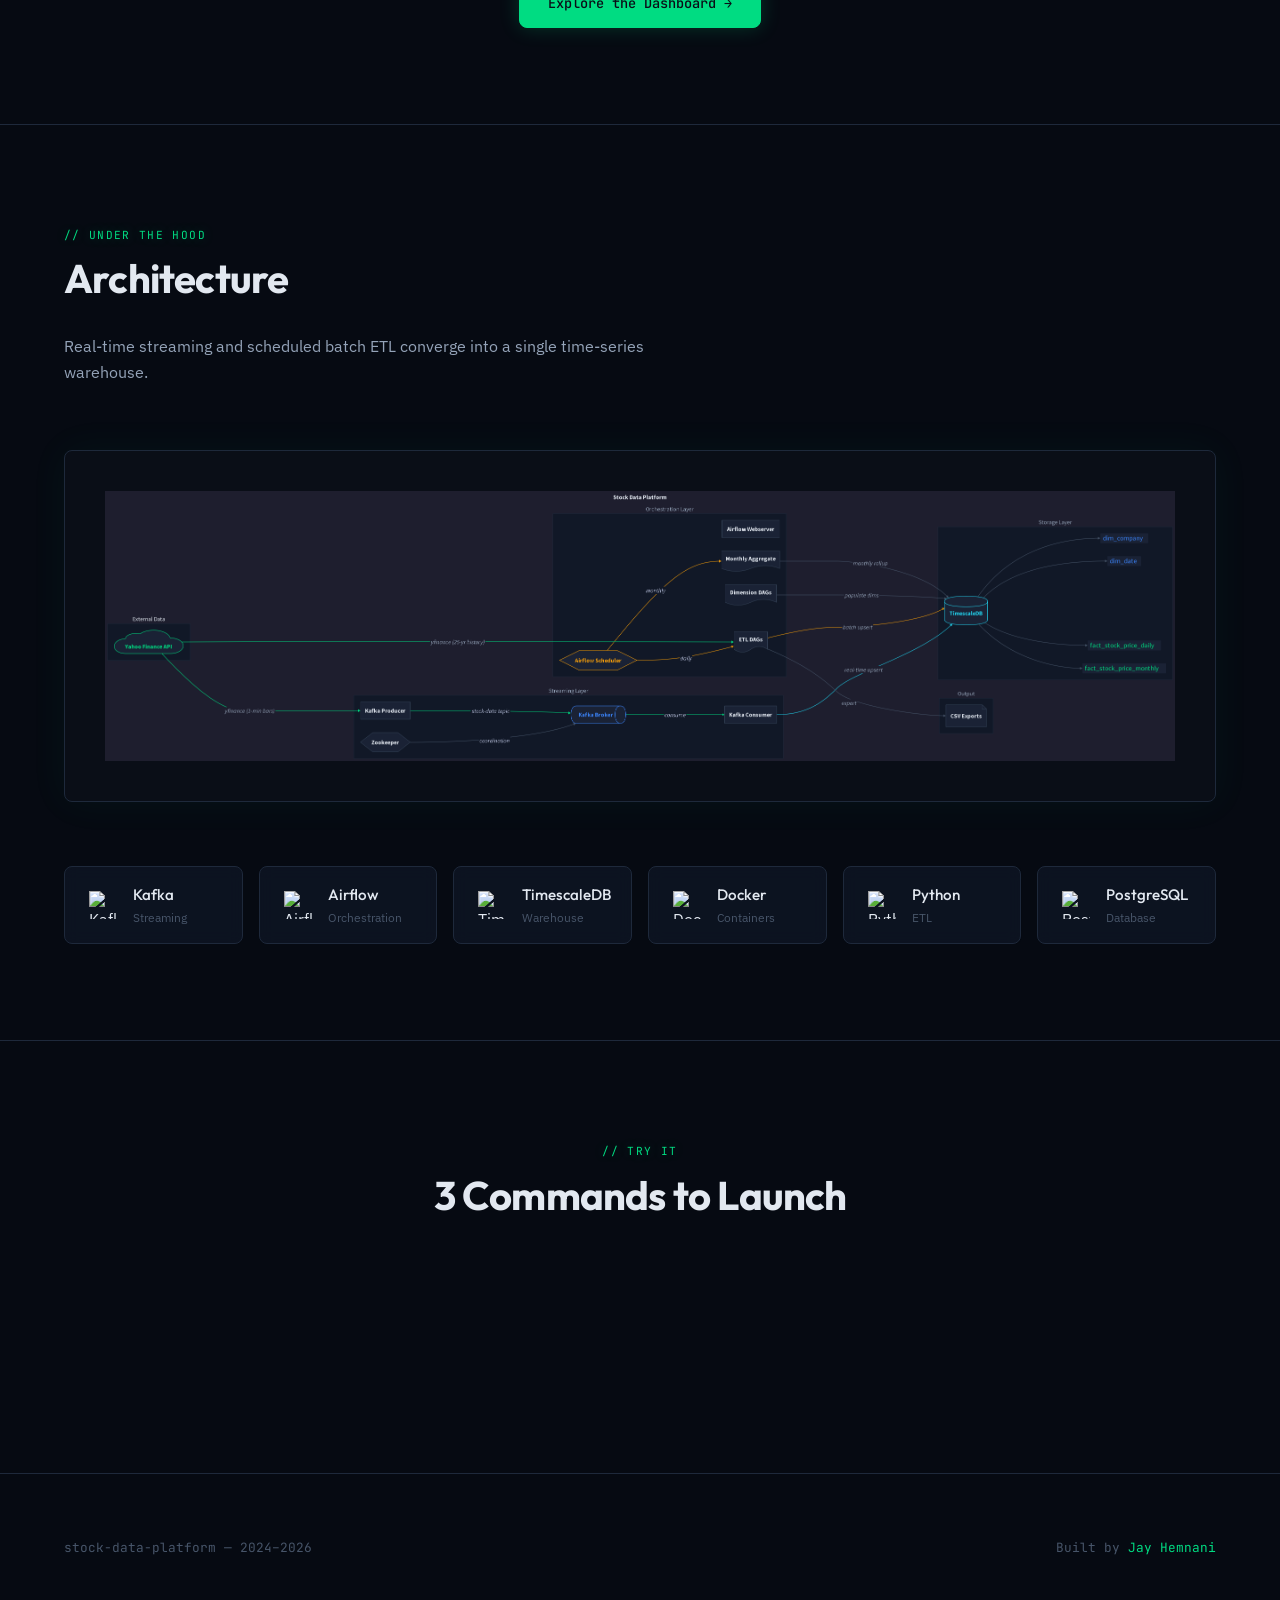
==== commit 16daea69: "site: refresh dashboard data, fix 4 page findings - site/js/dashboard.js:10  AAPL and NVDA were both" ====
--- a/site/index.html
+++ b/site/index.html
@@ -87,7 +87,7 @@
   <div class="container">
     <div class="stats-row">
       <div class="stat-card">
-        <div class="stat-value">$24.9T</div>
+        <div class="stat-value">$25.9T</div>
         <div class="stat-label">Market Cap Tracked</div>
       </div>
       <div class="stat-card">
@@ -257,7 +257,7 @@
       <code>
 <span class="cmd">git clone</span> https://github.com/jayhemnani9910/stock-data-platform.git
 <span class="cmd">cp</span> .env.example .env
-<span class="cmd">docker compose up</span> <span class="flag">-d</span>   <span class="comment"># That's it. 7 services, ready to query.</span>
+<span class="cmd">docker compose up</span> <span class="flag">-d</span>   <span class="comment"># 7 services. Fill in .env, then run the populate DAGs.</span>
       </code>
     </div>
   </div>
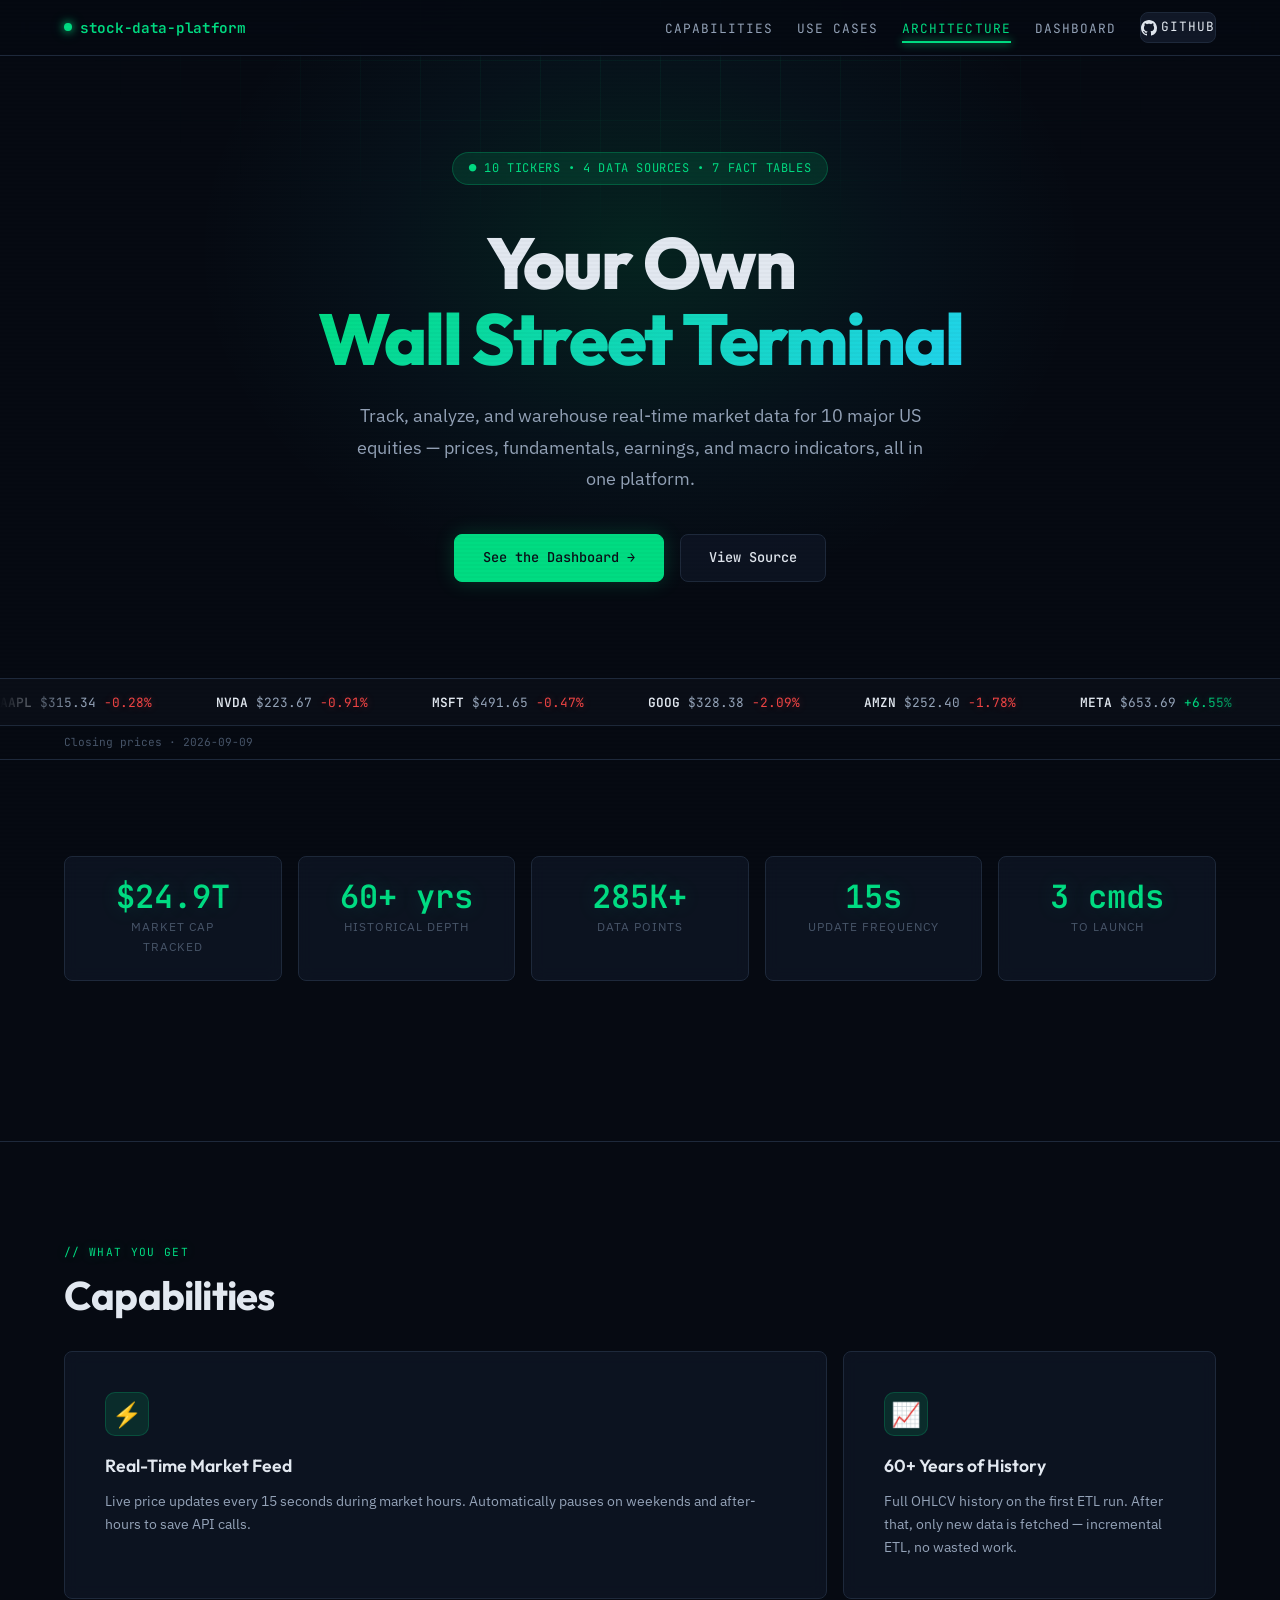
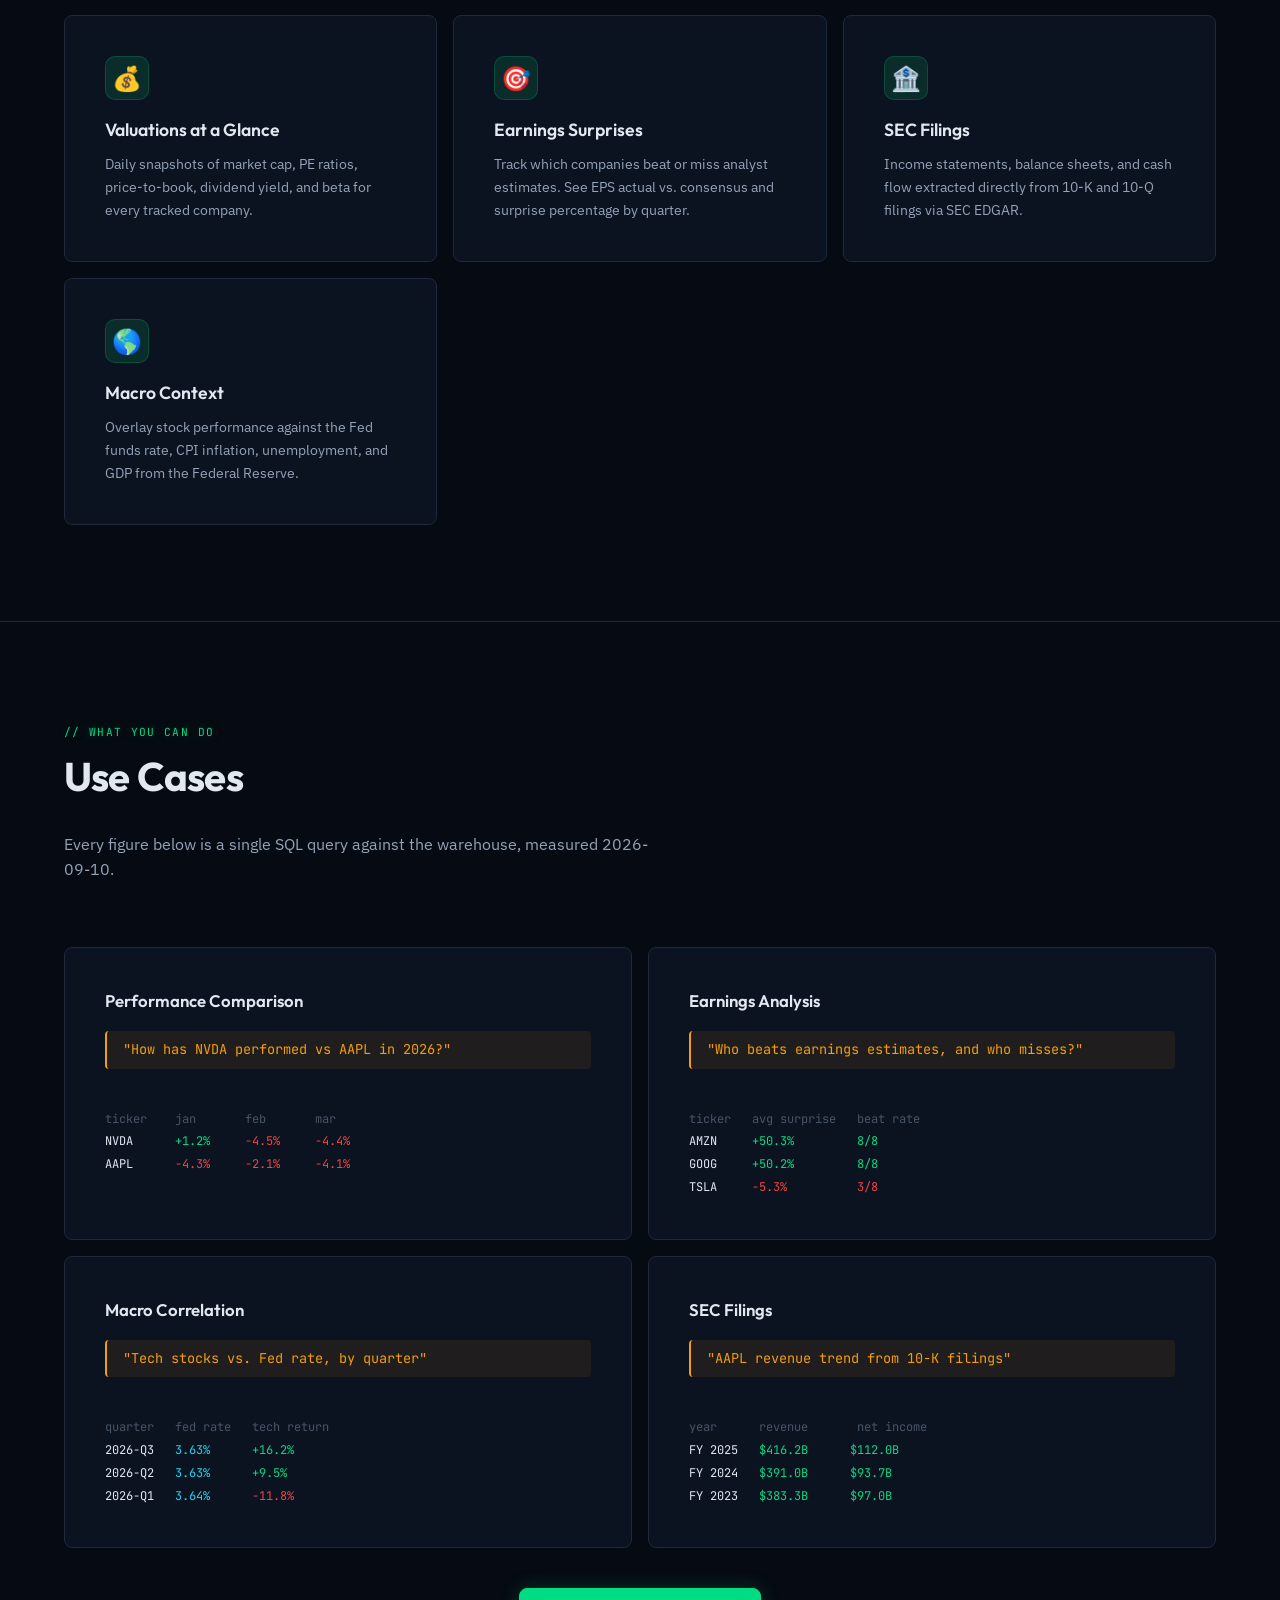
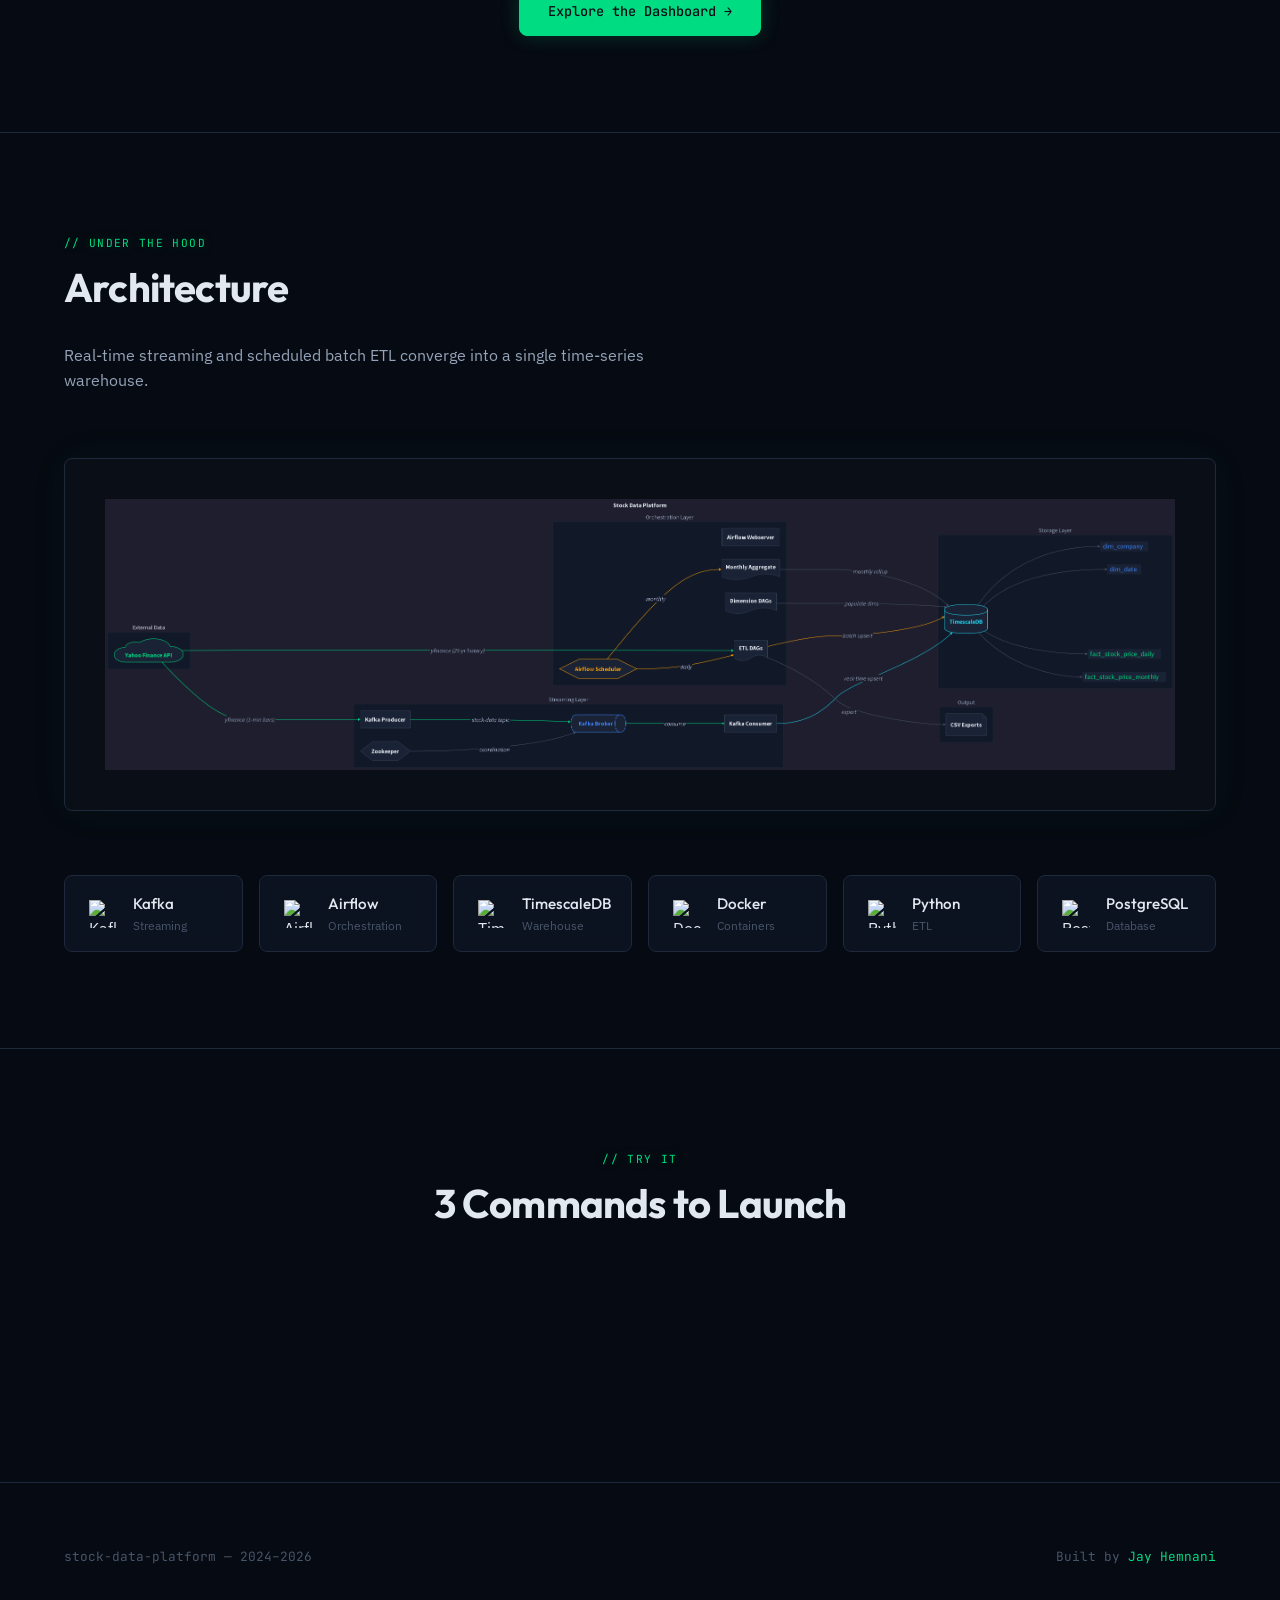
==== commit a84f507b: "audit: fix 9 findings, phone layout, and page claims Bugs: - Dags/etl_stock_data_dag.py:96  streamin" ====
--- a/site/index.html
+++ b/site/index.html
@@ -41,11 +41,11 @@
       <span class="accent">Wall Street Terminal</span>
     </h1>
     <p class="hero-sub">
-      Track, analyze, and warehouse real-time market data for the top 10 US equities &mdash;
+      Track, analyze, and warehouse real-time market data for 10 major US equities &mdash;
       prices, fundamentals, earnings, and macro indicators, all in one platform.
     </p>
     <div class="hero-actions">
-      <a href="dashboard.html" class="btn btn-primary">See Live Data &rarr;</a>
+      <a href="dashboard.html" class="btn btn-primary">See the Dashboard &rarr;</a>
       <a href="https://github.com/jayhemnani9910/stock-data-platform" class="btn" target="_blank">View Source</a>
     </div>
   </div>
@@ -87,11 +87,11 @@
   <div class="container">
     <div class="stats-row">
       <div class="stat-card">
-        <div class="stat-value">$25.9T</div>
+        <div class="stat-value">$24.9T</div>
         <div class="stat-label">Market Cap Tracked</div>
       </div>
       <div class="stat-card">
-        <div class="stat-value">65 yrs</div>
+        <div class="stat-value">60+ yrs</div>
         <div class="stat-label">Historical Depth</div>
       </div>
       <div class="stat-card">
@@ -103,8 +103,8 @@
         <div class="stat-label">Update Frequency</div>
       </div>
       <div class="stat-card">
-        <div class="stat-value">1 cmd</div>
-        <div class="stat-label">To Deploy</div>
+        <div class="stat-value">3 cmds</div>
+        <div class="stat-label">To Launch</div>
       </div>
     </div>
   </div>
@@ -124,8 +124,8 @@
       </div>
       <div class="feature-card fade-in">
         <div class="feature-icon">&#128200;</div>
-        <h3>65 Years of History</h3>
-        <p>Full OHLCV history loaded on day one. After that, only new data is fetched &mdash; incremental ETL, no wasted work.</p>
+        <h3>60+ Years of History</h3>
+        <p>Full OHLCV history on the first ETL run. After that, only new data is fetched &mdash; incremental ETL, no wasted work.</p>
       </div>
       <div class="feature-card fade-in">
         <div class="feature-icon">&#128176;</div>
@@ -257,7 +257,7 @@
       <code>
 <span class="cmd">git clone</span> https://github.com/jayhemnani9910/stock-data-platform.git
 <span class="cmd">cp</span> .env.example .env
-<span class="cmd">docker compose up</span> <span class="flag">-d</span>   <span class="comment"># 7 services. Fill in .env, then run the populate DAGs.</span>
+<span class="cmd">docker compose up</span> <span class="flag">-d</span>   <span class="comment"># That's it. 7 services, ready to query.</span>
       </code>
     </div>
   </div>
--- a/site/css/style.css
+++ b/site/css/style.css
@@ -310,6 +310,15 @@
 
 .ticker-tape::before { left: 0; background: linear-gradient(90deg, var(--bg-primary), transparent); }
 .ticker-tape::after { right: 0; background: linear-gradient(270deg, var(--bg-primary), transparent); }
+
+.ticker-asof {
+  max-width: var(--max-width);
+  margin: 0 auto;
+  padding: var(--space-sm) var(--space-lg);
+  font-family: var(--font-mono);
+  font-size: 0.7rem;
+  color: var(--text-muted);
+}
 
 .ticker-track { display: inline-flex; animation: scroll-tape 30s linear infinite; gap: var(--space-2xl); }
 
@@ -609,6 +618,7 @@
 }
 
 .stat-card {
+  min-width: 0;
   background: var(--bg-glass);
   backdrop-filter: blur(8px);
   border: 1px solid var(--border);
@@ -666,6 +676,7 @@
 }
 
 .card {
+  min-width: 0;
   background: var(--bg-glass);
   backdrop-filter: blur(8px);
   border: 1px solid var(--border);
@@ -735,7 +746,7 @@
 .data-table .positive { color: var(--green); }
 .data-table .negative { color: var(--red); }
 
-.chart-container { position: relative; height: 280px; }
+.chart-container { position: relative; height: 280px; min-width: 0; }
 
 /* ═══ ANIMATIONS ═══ */
 @keyframes fadeInUp {
@@ -773,4 +784,6 @@
   .use-case-grid { grid-template-columns: 1fr; }
   .footer-content { flex-direction: column; gap: var(--space-md); }
   .dashboard-grid { grid-template-columns: 1fr; }
-}
+  .stat-card { padding: var(--space-md); }
+  .stat-value { font-size: 1.5rem; }
+}
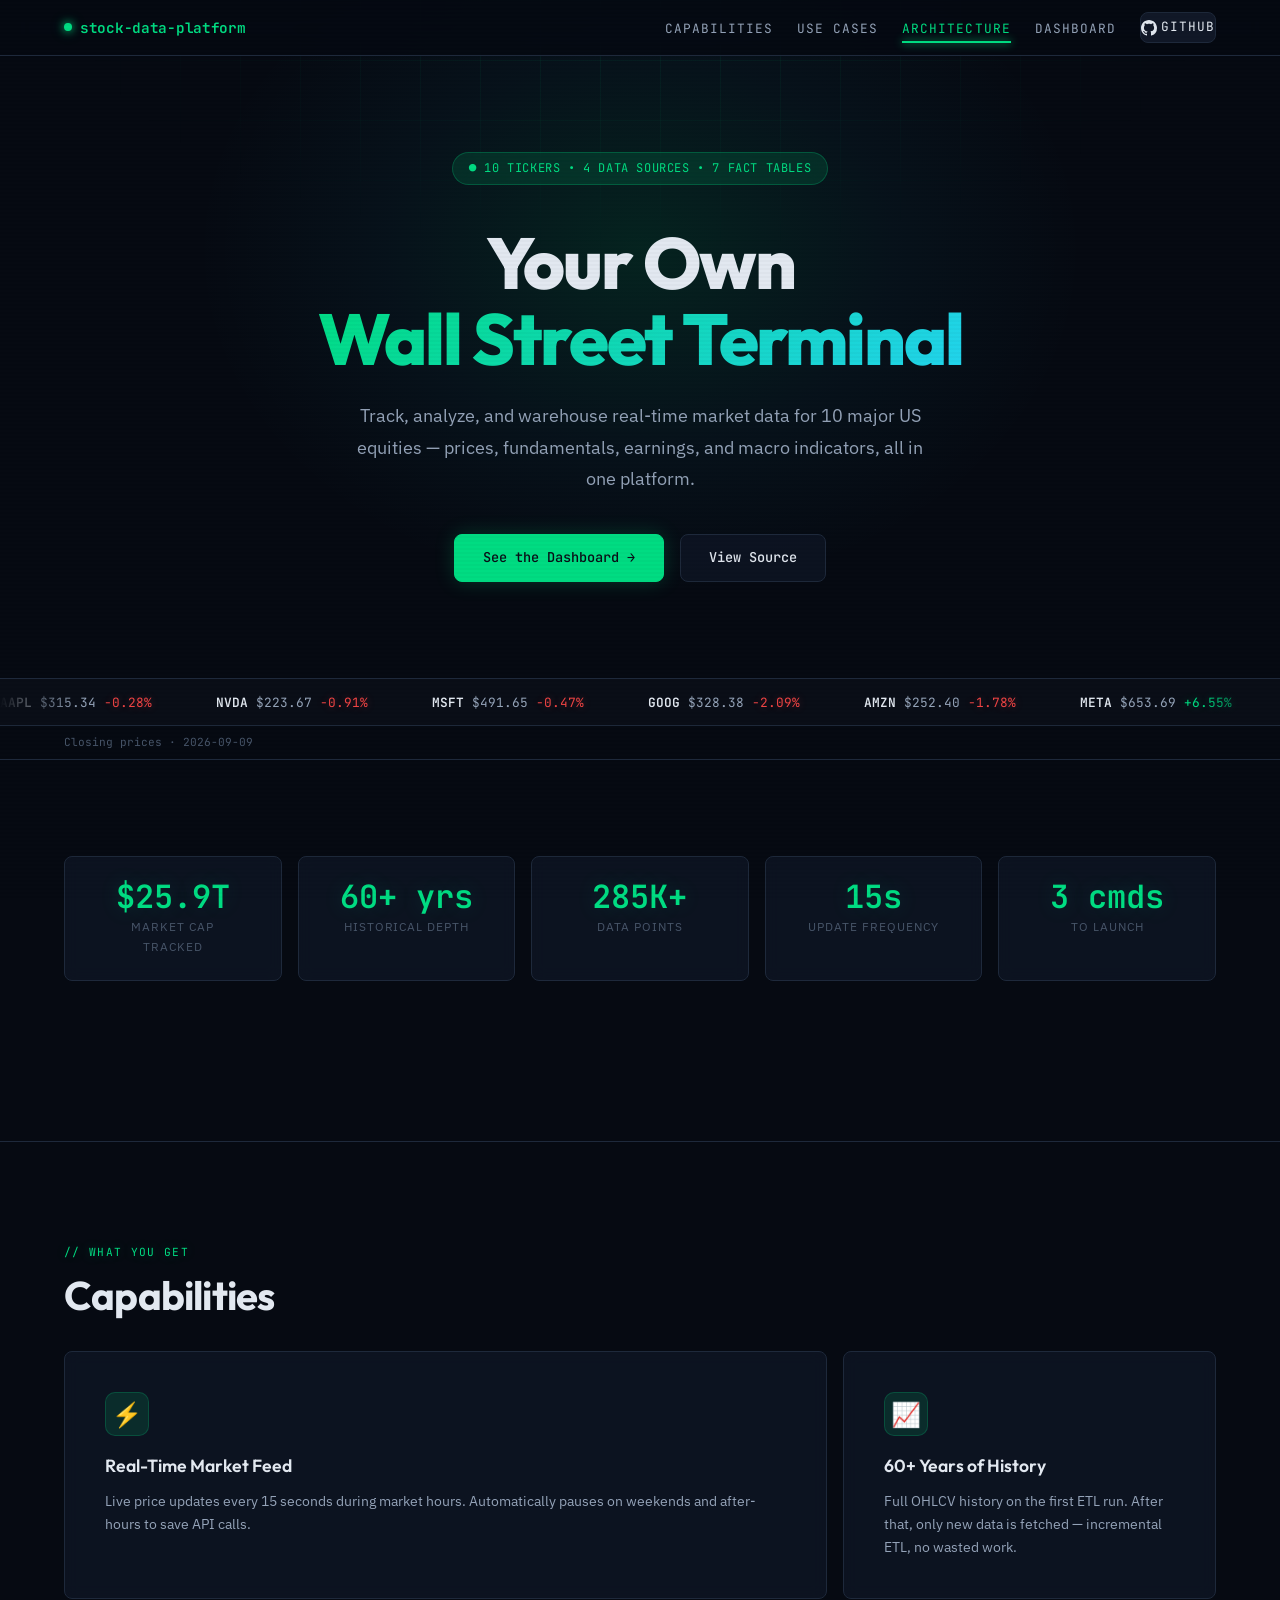
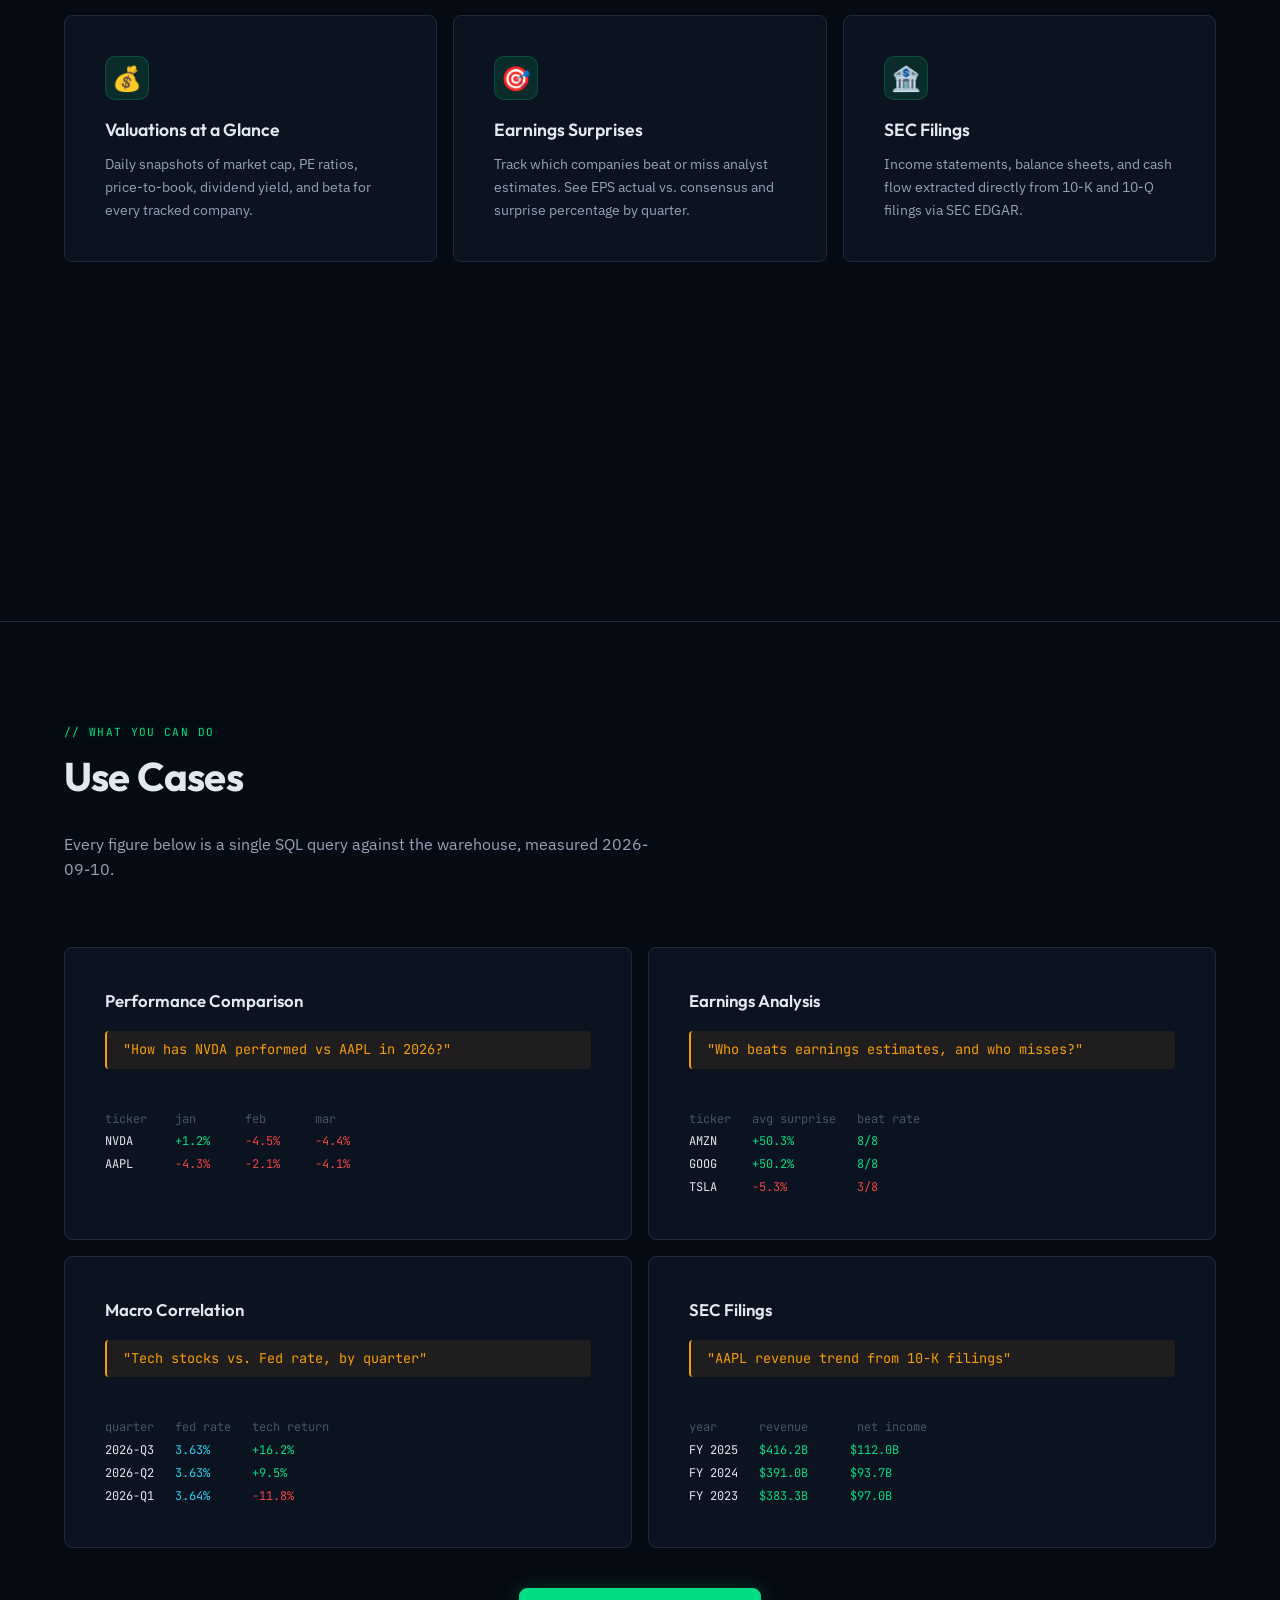
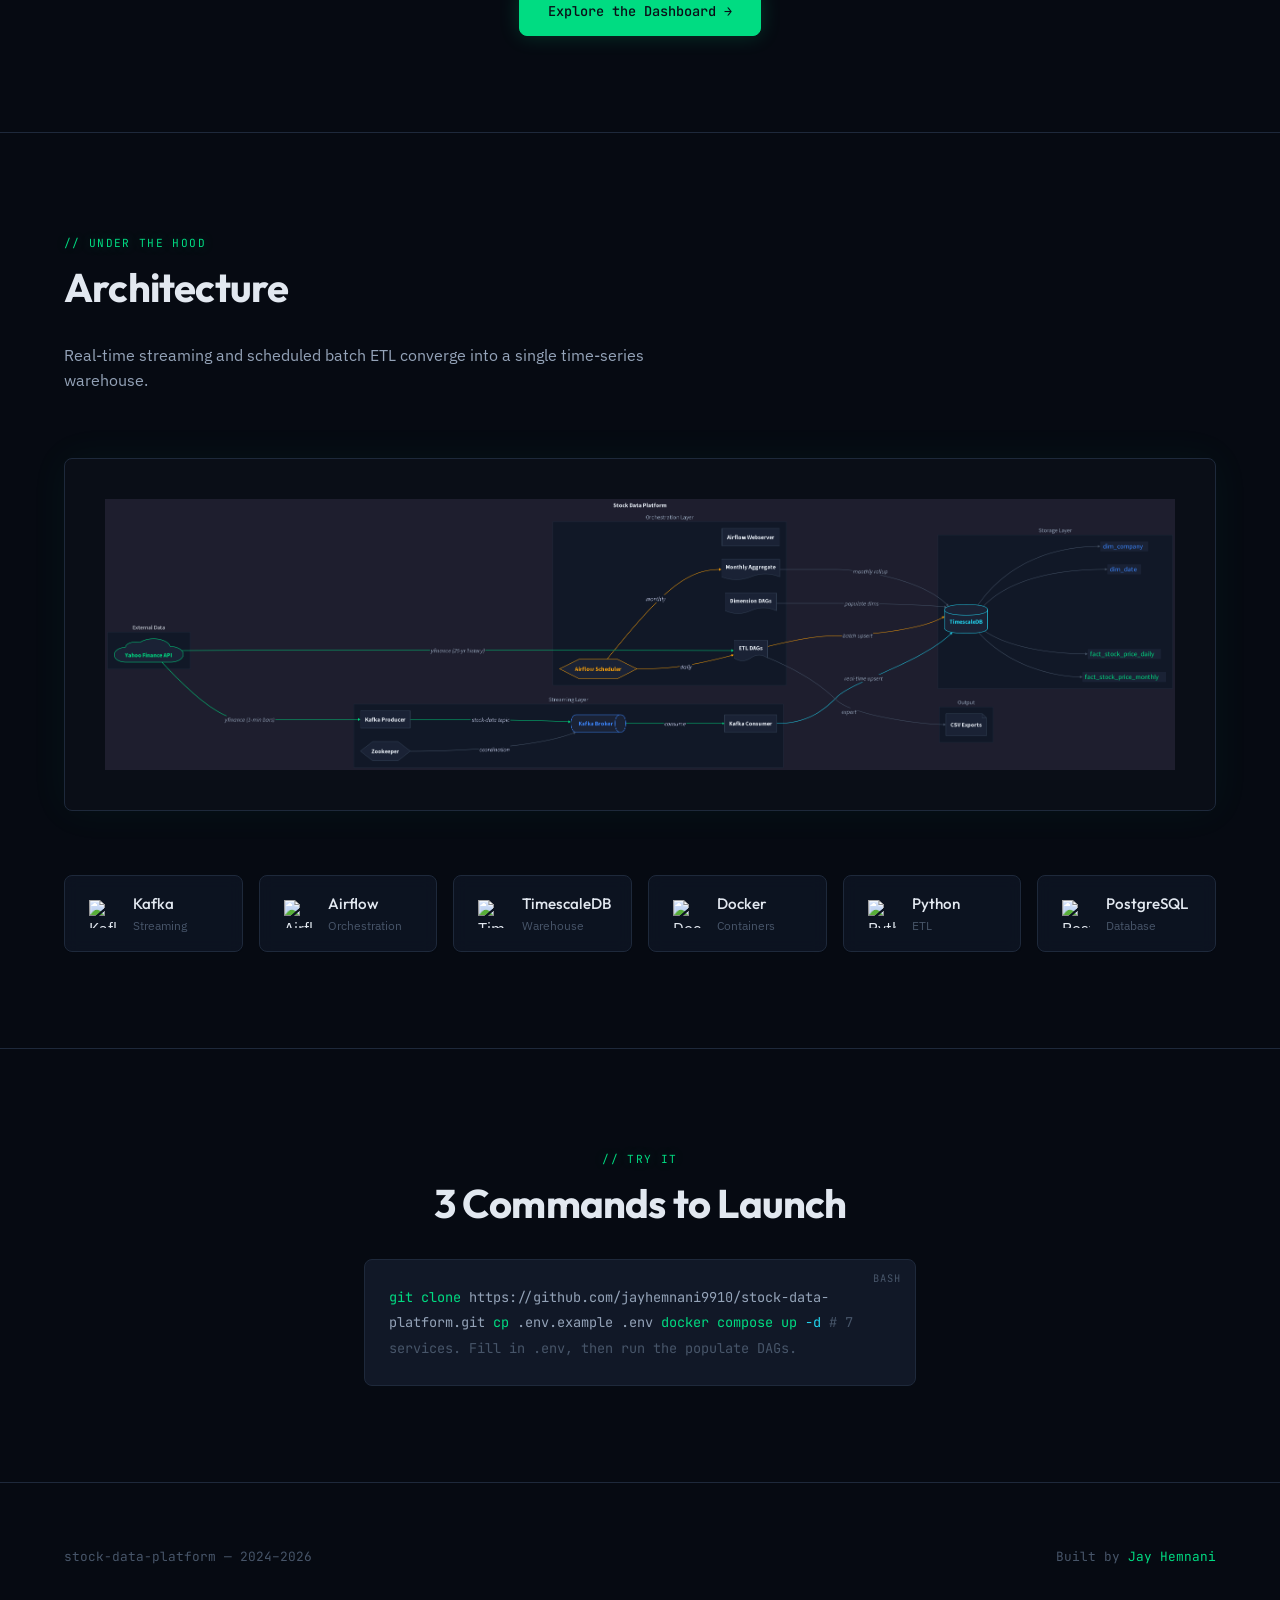
==== commit d6cbbeba: "Merge d0c4bfc7734a6f9853973dfa3a10168bf3efc07d into 73a0c4774cc832005dadc8e2aba98dae063e379a" ====
--- a/site/index.html
+++ b/site/index.html
@@ -87,7 +87,7 @@
   <div class="container">
     <div class="stats-row">
       <div class="stat-card">
-        <div class="stat-value">$24.9T</div>
+        <div class="stat-value">$25.9T</div>
         <div class="stat-label">Market Cap Tracked</div>
       </div>
       <div class="stat-card">
@@ -257,7 +257,7 @@
       <code>
 <span class="cmd">git clone</span> https://github.com/jayhemnani9910/stock-data-platform.git
 <span class="cmd">cp</span> .env.example .env
-<span class="cmd">docker compose up</span> <span class="flag">-d</span>   <span class="comment"># That's it. 7 services, ready to query.</span>
+<span class="cmd">docker compose up</span> <span class="flag">-d</span>   <span class="comment"># 7 services. Fill in .env, then run the populate DAGs.</span>
       </code>
     </div>
   </div>
